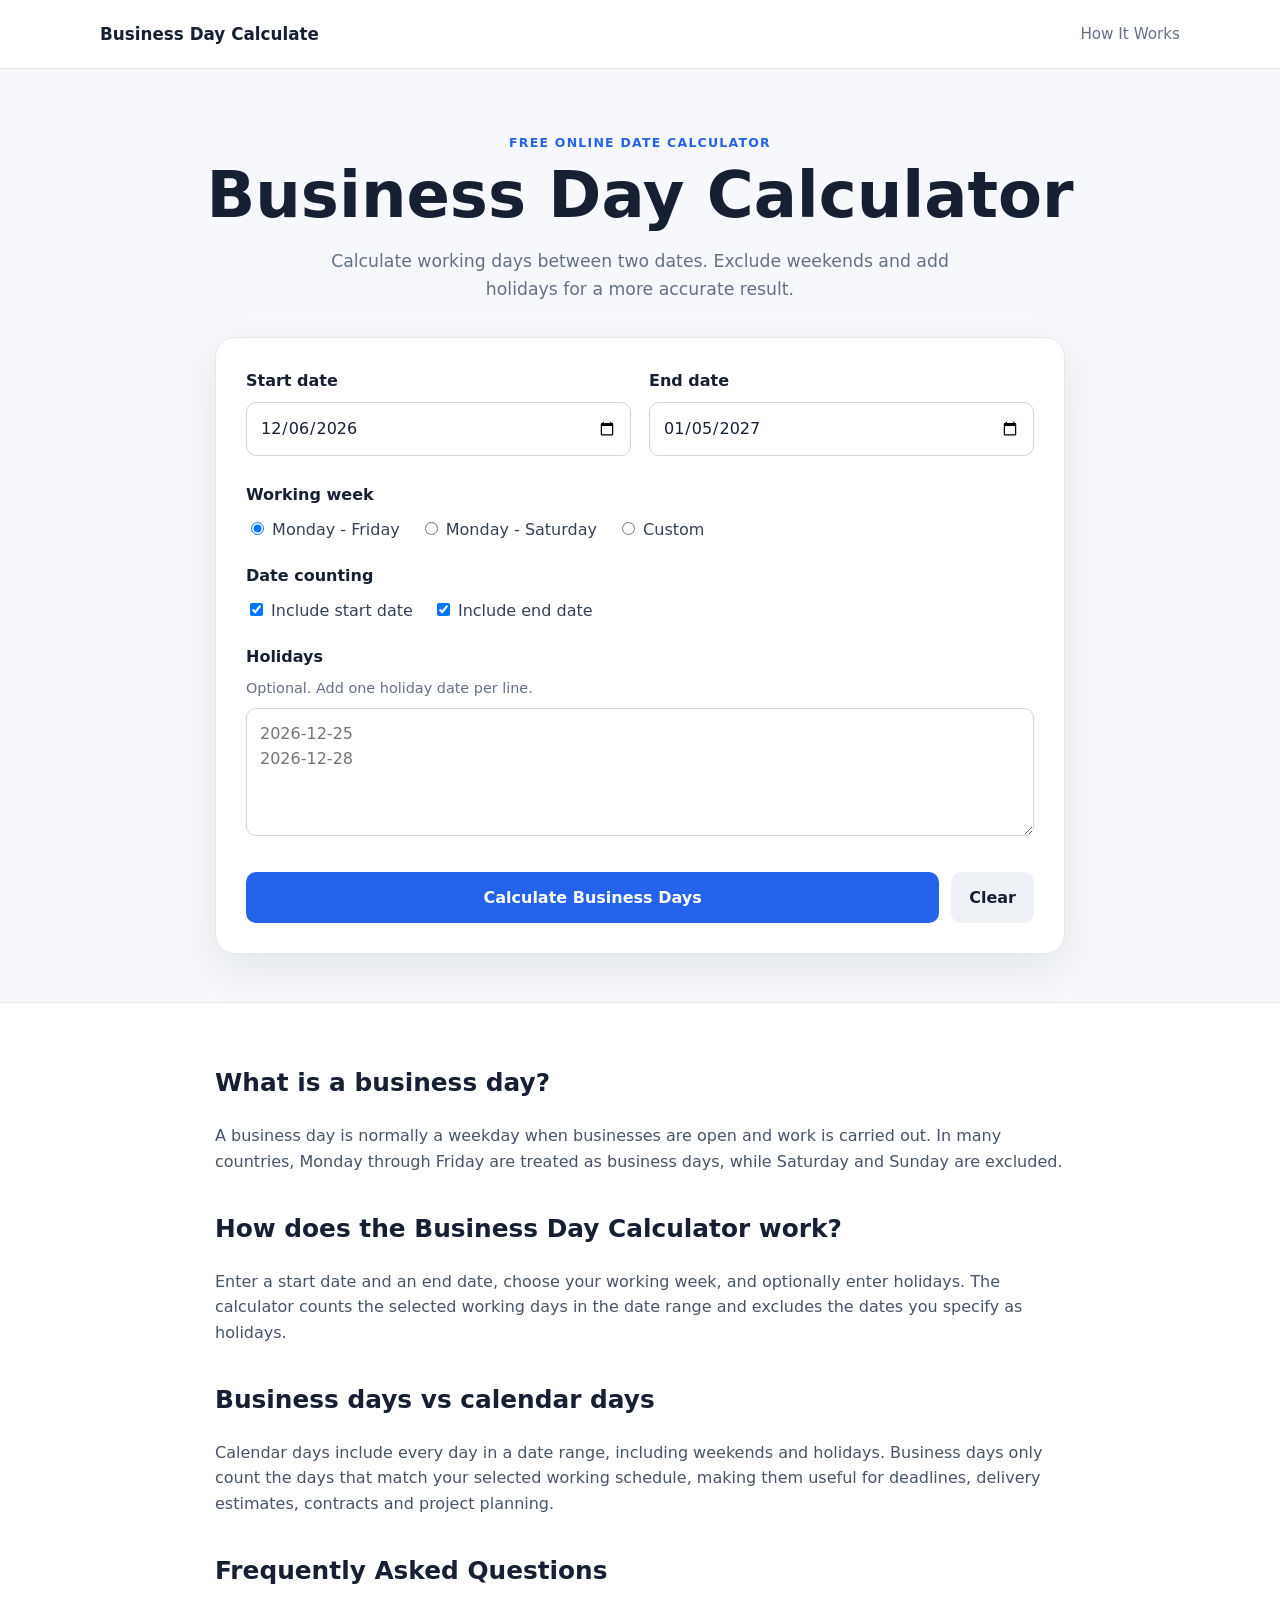
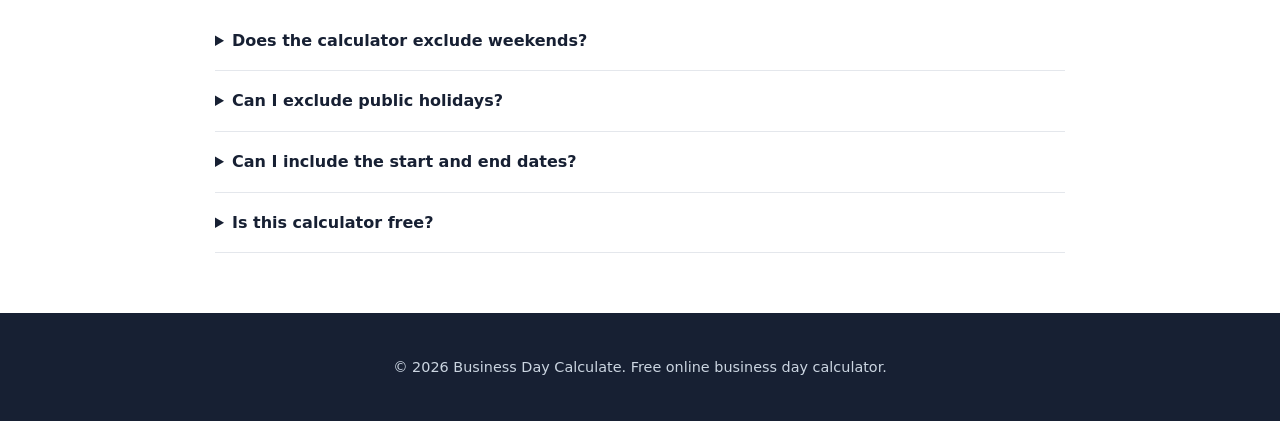
==== index.html @ f82f8997 "Add files via upload" ====
<!DOCTYPE html>
<html lang="en">
<head>
  <meta charset="UTF-8">
  <meta name="viewport" content="width=device-width, initial-scale=1.0">
  <title>Business Day Calculator - Calculate Working Days</title>
  <meta name="description" content="Calculate business days between two dates, excluding weekends and optional holidays. Free, fast and easy business day calculator.">
  <meta name="robots" content="index, follow">
  <link rel="canonical" href="https://umerfarooqkhan-seo.github.io/businessdaycalculate/">
  <link rel="stylesheet" href="style.css">
</head>
<body>
  <header class="site-header">
    <div class="container nav">
      <a class="logo" href="./">Business Day Calculate</a>
      <a class="nav-link" href="#how-it-works">How It Works</a>
    </div>
  </header>

  <main>
    <section class="hero">
      <div class="container">
        <p class="eyebrow">FREE ONLINE DATE CALCULATOR</p>
        <h1>Business Day Calculator</h1>
        <p class="hero-text">Calculate working days between two dates. Exclude weekends and add holidays for a more accurate result.</p>

        <div class="calculator-card">
          <div class="form-grid">
            <div class="field">
              <label for="startDate">Start date</label>
              <input type="date" id="startDate">
            </div>
            <div class="field">
              <label for="endDate">End date</label>
              <input type="date" id="endDate">
            </div>
          </div>

          <div class="options">
            <h2>Working week</h2>
            <div class="week-options">
              <label><input type="radio" name="week" value="mon-fri" checked> Monday - Friday</label>
              <label><input type="radio" name="week" value="mon-sat"> Monday - Saturday</label>
              <label><input type="radio" name="week" value="custom"> Custom</label>
            </div>

            <div id="customDays" class="custom-days hidden">
              <label><input type="checkbox" value="1"> Mon</label>
              <label><input type="checkbox" value="2"> Tue</label>
              <label><input type="checkbox" value="3"> Wed</label>
              <label><input type="checkbox" value="4"> Thu</label>
              <label><input type="checkbox" value="5"> Fri</label>
              <label><input type="checkbox" value="6"> Sat</label>
              <label><input type="checkbox" value="0"> Sun</label>
            </div>

            <h2>Date counting</h2>
            <div class="checks">
              <label><input type="checkbox" id="includeStart" checked> Include start date</label>
              <label><input type="checkbox" id="includeEnd" checked> Include end date</label>
            </div>

            <h2>Holidays</h2>
            <p class="small">Optional. Add one holiday date per line.</p>
            <textarea id="holidays" rows="4" placeholder="2026-12-25&#10;2026-12-28"></textarea>
          </div>

          <div class="actions">
            <button id="calculateBtn" class="primary">Calculate Business Days</button>
            <button id="clearBtn" class="secondary">Clear</button>
          </div>

          <div id="error" class="error hidden" role="alert"></div>

          <section id="results" class="results hidden" aria-live="polite">
            <h2>Your Results</h2>
            <div class="result-grid">
              <div class="result-box featured">
                <span>Business Days</span>
                <strong id="businessDays">0</strong>
              </div>
              <div class="result-box">
                <span>Calendar Days</span>
                <strong id="calendarDays">0</strong>
              </div>
              <div class="result-box">
                <span>Weekend Days</span>
                <strong id="weekendDays">0</strong>
              </div>
              <div class="result-box">
                <span>Holidays Excluded</span>
                <strong id="holidayDays">0</strong>
              </div>
            </div>
            <button id="copyBtn" class="copy">Copy Results</button>
          </section>
        </div>
      </div>
    </section>

    <section id="how-it-works" class="content-section">
      <div class="container content">
        <h2>What is a business day?</h2>
        <p>A business day is normally a weekday when businesses are open and work is carried out. In many countries, Monday through Friday are treated as business days, while Saturday and Sunday are excluded.</p>

        <h2>How does the Business Day Calculator work?</h2>
        <p>Enter a start date and an end date, choose your working week, and optionally enter holidays. The calculator counts the selected working days in the date range and excludes the dates you specify as holidays.</p>

        <h2>Business days vs calendar days</h2>
        <p>Calendar days include every day in a date range, including weekends and holidays. Business days only count the days that match your selected working schedule, making them useful for deadlines, delivery estimates, contracts and project planning.</p>

        <h2>Frequently Asked Questions</h2>
        <div class="faq">
          <details>
            <summary>Does the calculator exclude weekends?</summary>
            <p>Yes. By default, Saturday and Sunday are excluded. You can choose Monday to Saturday or create a custom working week.</p>
          </details>
          <details>
            <summary>Can I exclude public holidays?</summary>
            <p>Yes. Enter holiday dates in the optional holiday box, with one date per line.</p>
          </details>
          <details>
            <summary>Can I include the start and end dates?</summary>
            <p>Yes. You can independently include or exclude both the start date and end date.</p>
          </details>
          <details>
            <summary>Is this calculator free?</summary>
            <p>Yes. The calculator is free to use and runs directly in your browser.</p>
          </details>
        </div>
      </div>
    </section>
  </main>

  <footer>
    <div class="container">
      <p>© 2026 Business Day Calculate. Free online business day calculator.</p>
    </div>
  </footer>

  <script src="script.js"></script>
</body>
</html>
---- style.css ----
* { box-sizing: border-box; }

:root {
  --text: #172033;
  --muted: #667085;
  --border: #e4e7ec;
  --background: #f6f8fb;
  --card: #ffffff;
  --primary: #2563eb;
  --primary-dark: #1d4ed8;
  --soft: #eef4ff;
}

body {
  margin: 0;
  font-family: Inter, ui-sans-serif, system-ui, -apple-system, BlinkMacSystemFont, "Segoe UI", sans-serif;
  color: var(--text);
  background: var(--background);
  line-height: 1.6;
}

.container {
  width: min(1080px, calc(100% - 32px));
  margin: 0 auto;
}

.site-header {
  background: #fff;
  border-bottom: 1px solid var(--border);
}

.nav {
  min-height: 68px;
  display: flex;
  align-items: center;
  justify-content: space-between;
  gap: 20px;
}

.logo {
  color: var(--text);
  font-weight: 800;
  text-decoration: none;
  font-size: 1.05rem;
}

.nav-link {
  color: var(--muted);
  text-decoration: none;
  font-size: .95rem;
}

.hero {
  padding: 64px 0 48px;
}

.eyebrow {
  margin: 0 0 8px;
  color: var(--primary);
  font-size: .78rem;
  font-weight: 800;
  letter-spacing: .1em;
  text-align: center;
}

h1 {
  margin: 0;
  text-align: center;
  font-size: clamp(2.2rem, 6vw, 4rem);
  line-height: 1.08;
}

.hero-text {
  max-width: 680px;
  margin: 18px auto 34px;
  text-align: center;
  color: var(--muted);
  font-size: 1.08rem;
}

.calculator-card {
  max-width: 850px;
  margin: auto;
  padding: 30px;
  background: var(--card);
  border: 1px solid var(--border);
  border-radius: 20px;
  box-shadow: 0 16px 45px rgba(16, 24, 40, .08);
}

.form-grid {
  display: grid;
  grid-template-columns: 1fr 1fr;
  gap: 18px;
}

.field label, .options h2 {
  display: block;
  font-weight: 700;
  margin-bottom: 8px;
}

input[type="date"], textarea {
  width: 100%;
  border: 1px solid #d0d5dd;
  border-radius: 10px;
  padding: 12px 13px;
  font: inherit;
  color: var(--text);
  background: #fff;
}

textarea { resize: vertical; }

.options {
  margin-top: 26px;
}

.options h2 {
  margin: 20px 0 10px;
  font-size: 1rem;
}

.week-options, .checks, .custom-days {
  display: flex;
  flex-wrap: wrap;
  gap: 12px 20px;
}

.week-options label, .checks label, .custom-days label {
  color: #344054;
}

.custom-days {
  margin-top: 12px;
  padding: 14px;
  background: var(--soft);
  border-radius: 10px;
}

.small {
  color: var(--muted);
  margin: -3px 0 8px;
  font-size: .9rem;
}

.actions {
  display: flex;
  gap: 12px;
  margin-top: 28px;
}

button {
  border: 0;
  border-radius: 10px;
  padding: 13px 18px;
  font: inherit;
  font-weight: 700;
  cursor: pointer;
}

.primary {
  flex: 1;
  color: white;
  background: var(--primary);
}

.primary:hover { background: var(--primary-dark); }

.secondary, .copy {
  background: #eef2f6;
  color: var(--text);
}

.error {
  margin-top: 16px;
  padding: 12px 14px;
  border-radius: 10px;
  background: #fff0f0;
  color: #b42318;
}

.results {
  margin-top: 28px;
  padding-top: 26px;
  border-top: 1px solid var(--border);
}

.results h2 {
  margin: 0 0 16px;
  font-size: 1.3rem;
}

.result-grid {
  display: grid;
  grid-template-columns: repeat(4, 1fr);
  gap: 12px;
}

.result-box {
  padding: 20px 14px;
  text-align: center;
  border: 1px solid var(--border);
  border-radius: 14px;
}

.result-box.featured {
  background: var(--soft);
  border-color: #c9d9ff;
}

.result-box span {
  display: block;
  color: var(--muted);
  font-size: .85rem;
}

.result-box strong {
  display: block;
  margin-top: 4px;
  font-size: 1.9rem;
}

.copy {
  margin-top: 14px;
}

.content-section {
  background: #fff;
  padding: 60px 0;
  border-top: 1px solid var(--border);
}

.content {
  max-width: 850px;
}

.content h2 {
  margin-top: 34px;
  font-size: 1.55rem;
}

.content h2:first-child { margin-top: 0; }

.content p { color: #475467; }

.faq details {
  padding: 17px 0;
  border-bottom: 1px solid var(--border);
}

.faq summary {
  cursor: pointer;
  font-weight: 700;
}

.faq p { margin-bottom: 0; }

footer {
  padding: 28px 0;
  background: #172033;
  color: #cbd5e1;
  text-align: center;
  font-size: .9rem;
}

.hidden { display: none !important; }

@media (max-width: 700px) {
  .hero { padding-top: 42px; }
  .calculator-card { padding: 20px; border-radius: 15px; }
  .form-grid, .result-grid { grid-template-columns: 1fr; }
  .actions { flex-direction: column; }
  .nav-link { display: none; }
}
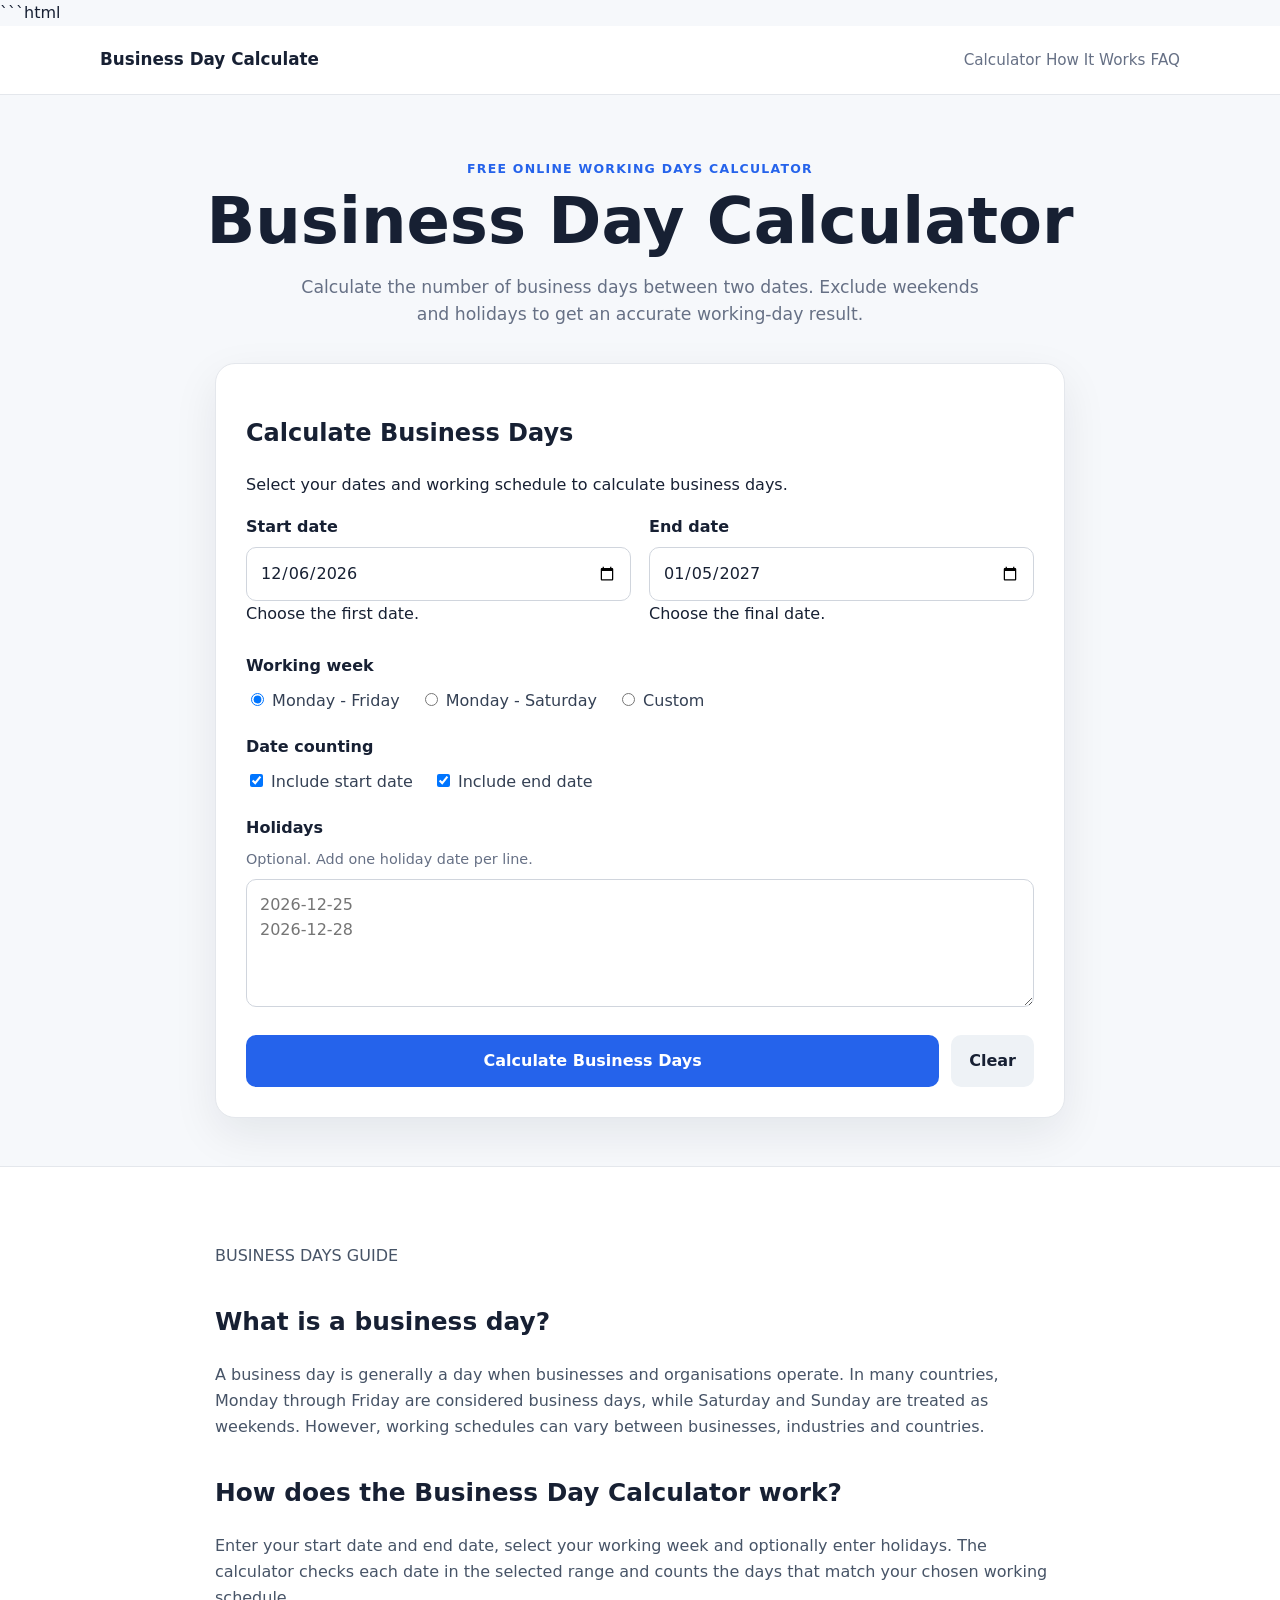
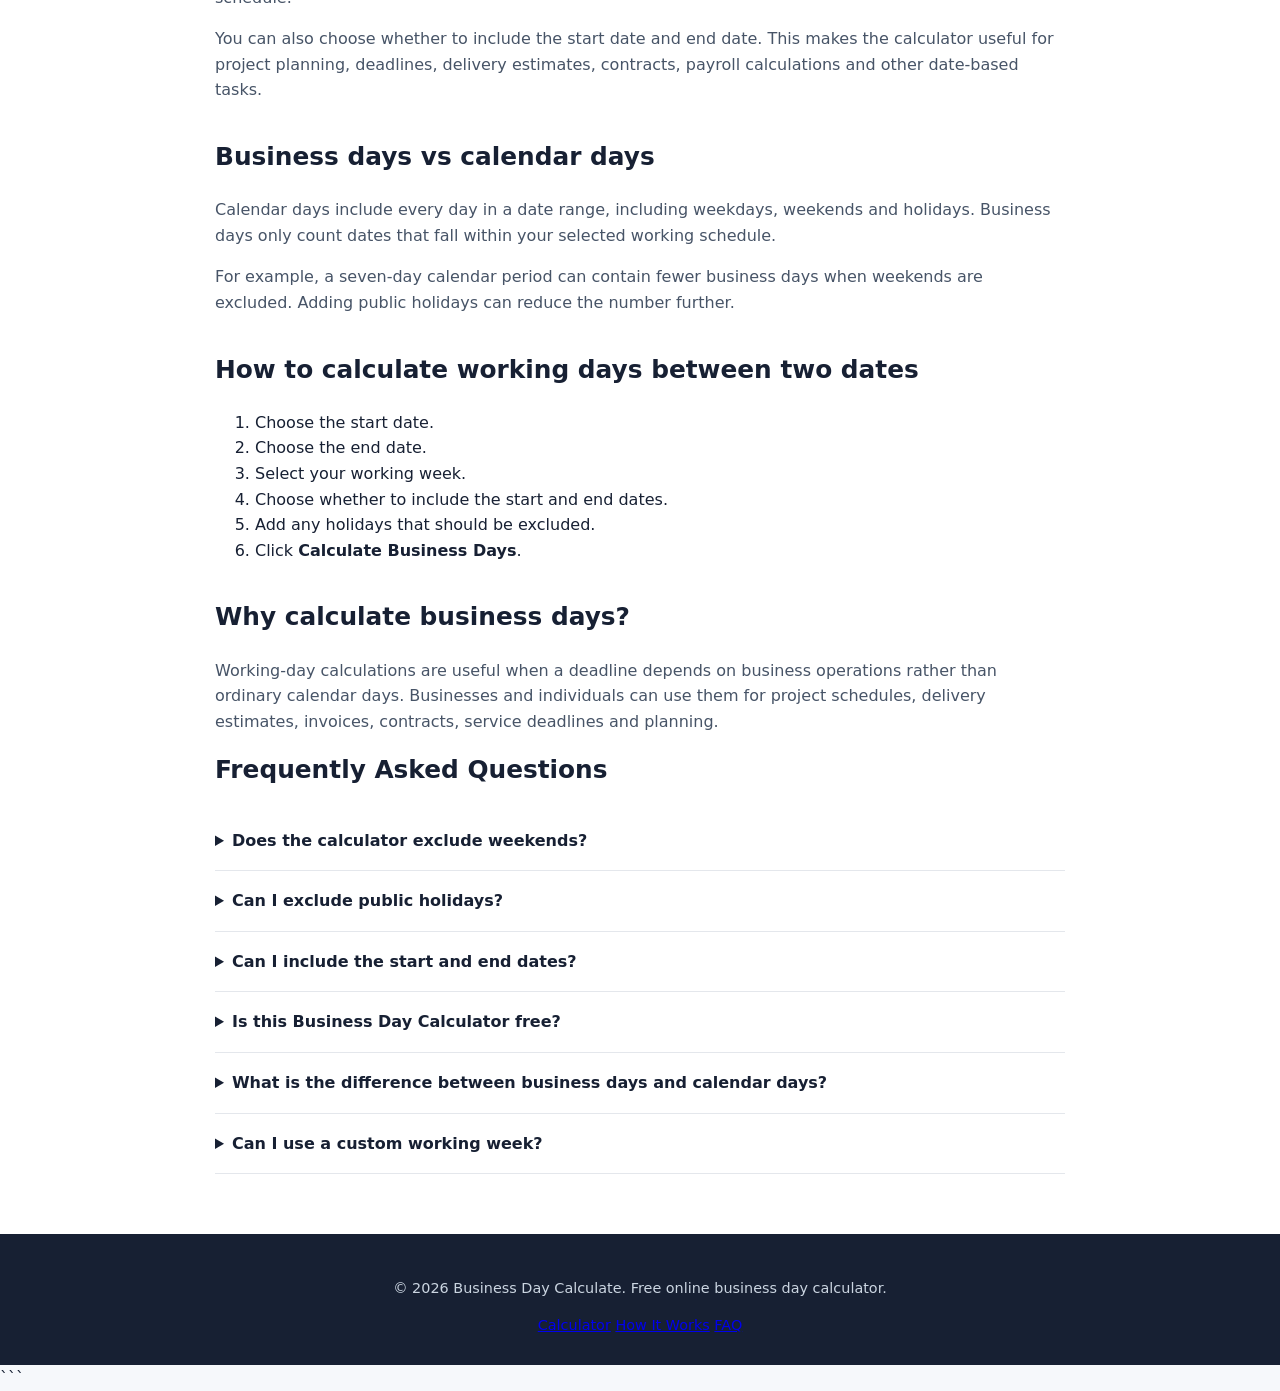
==== commit 1e77e33d: "Update HTML meta tags and content for clarity" ====
--- a/index.html
+++ b/index.html
@@ -1,143 +1,583 @@
+```html
 <!DOCTYPE html>
 <html lang="en">
 <head>
   <meta charset="UTF-8">
   <meta name="viewport" content="width=device-width, initial-scale=1.0">
-  <title>Business Day Calculator - Calculate Working Days</title>
-  <meta name="description" content="Calculate business days between two dates, excluding weekends and optional holidays. Free, fast and easy business day calculator.">
-  <meta name="robots" content="index, follow">
+
+  <title>Business Day Calculator - Working Days Calculator</title>
+
+  <meta
+    name="description"
+    content="Free business day calculator to count working days between two dates. Exclude weekends, holidays, and customise your working week."
+  >
+
+  <meta name="robots" content="index, follow, max-image-preview:large">
+  <meta name="author" content="Umer Farooq Khan">
+
   <link rel="canonical" href="https://umerfarooqkhan-seo.github.io/businessdaycalculate/">
+
+  <!-- Open Graph -->
+  <meta property="og:type" content="website">
+  <meta property="og:title" content="Business Day Calculator - Working Days Calculator">
+  <meta
+    property="og:description"
+    content="Calculate business days and working days between two dates. Exclude weekends and holidays for an accurate result."
+  >
+  <meta property="og:url" content="https://umerfarooqkhan-seo.github.io/businessdaycalculate/">
+  <meta property="og:site_name" content="Business Day Calculate">
+
+  <!-- Twitter / X -->
+  <meta name="twitter:card" content="summary">
+  <meta name="twitter:title" content="Business Day Calculator">
+  <meta
+    name="twitter:description"
+    content="Calculate working days between two dates while excluding weekends and holidays."
+  >
+
+  <!-- Theme -->
+  <meta name="theme-color" content="#2563eb">
+
   <link rel="stylesheet" href="style.css">
+
+  <!-- WebSite structured data -->
+  <script type="application/ld+json">
+  {
+    "@context": "https://schema.org",
+    "@type": "WebSite",
+    "name": "Business Day Calculate",
+    "url": "https://umerfarooqkhan-seo.github.io/businessdaycalculate/",
+    "description": "Free online business day and working days calculator."
+  }
+  </script>
+
+  <!-- WebApplication structured data -->
+  <script type="application/ld+json">
+  {
+    "@context": "https://schema.org",
+    "@type": "WebApplication",
+    "name": "Business Day Calculator",
+    "url": "https://umerfarooqkhan-seo.github.io/businessdaycalculate/",
+    "description": "Calculate business days between two dates while excluding weekends and optional holidays.",
+    "applicationCategory": "UtilitiesApplication",
+    "operatingSystem": "Any",
+    "browserRequirements": "Requires JavaScript",
+    "offers": {
+      "@type": "Offer",
+      "price": "0",
+      "priceCurrency": "USD"
+    }
+  }
+  </script>
+
+  <!-- FAQ structured data -->
+  <script type="application/ld+json">
+  {
+    "@context": "https://schema.org",
+    "@type": "FAQPage",
+    "mainEntity": [
+      {
+        "@type": "Question",
+        "name": "Does the calculator exclude weekends?",
+        "acceptedAnswer": {
+          "@type": "Answer",
+          "text": "Yes. By default, Saturday and Sunday are excluded. You can also choose Monday to Saturday or create a custom working week."
+        }
+      },
+      {
+        "@type": "Question",
+        "name": "Can I exclude public holidays?",
+        "acceptedAnswer": {
+          "@type": "Answer",
+          "text": "Yes. Enter holiday dates in the holiday box, with one date per line, and those dates will be excluded when they fall within your selected working schedule."
+        }
+      },
+      {
+        "@type": "Question",
+        "name": "Can I include the start and end dates?",
+        "acceptedAnswer": {
+          "@type": "Answer",
+          "text": "Yes. You can independently choose whether the start date and end date are included in the calculation."
+        }
+      },
+      {
+        "@type": "Question",
+        "name": "Is the Business Day Calculator free?",
+        "acceptedAnswer": {
+          "@type": "Answer",
+          "text": "Yes. The Business Day Calculator is free to use and performs calculations directly in your browser."
+        }
+      }
+    ]
+  }
+  </script>
 </head>
+
 <body>
+
   <header class="site-header">
     <div class="container nav">
-      <a class="logo" href="./">Business Day Calculate</a>
-      <a class="nav-link" href="#how-it-works">How It Works</a>
+
+      <a class="logo" href="./" aria-label="Business Day Calculate home">
+        Business Day Calculate
+      </a>
+
+      <nav aria-label="Main navigation">
+        <a class="nav-link" href="#calculator">Calculator</a>
+        <a class="nav-link" href="#how-it-works">How It Works</a>
+        <a class="nav-link" href="#faq">FAQ</a>
+      </nav>
+
     </div>
   </header>
 
+
   <main>
+
+    <!-- HERO -->
     <section class="hero">
       <div class="container">
-        <p class="eyebrow">FREE ONLINE DATE CALCULATOR</p>
+
+        <p class="eyebrow">FREE ONLINE WORKING DAYS CALCULATOR</p>
+
         <h1>Business Day Calculator</h1>
-        <p class="hero-text">Calculate working days between two dates. Exclude weekends and add holidays for a more accurate result.</p>
-
-        <div class="calculator-card">
+
+        <p class="hero-text">
+          Calculate the number of business days between two dates.
+          Exclude weekends and holidays to get an accurate working-day result.
+        </p>
+
+
+        <!-- CALCULATOR -->
+        <div id="calculator" class="calculator-card">
+
+          <div class="calculator-heading">
+            <h2>Calculate Business Days</h2>
+            <p>
+              Select your dates and working schedule to calculate business days.
+            </p>
+          </div>
+
+
           <div class="form-grid">
+
             <div class="field">
               <label for="startDate">Start date</label>
-              <input type="date" id="startDate">
+              <input
+                type="date"
+                id="startDate"
+                aria-describedby="startDateHelp"
+              >
+              <span id="startDateHelp" class="field-help">
+                Choose the first date.
+              </span>
             </div>
+
             <div class="field">
               <label for="endDate">End date</label>
-              <input type="date" id="endDate">
+              <input
+                type="date"
+                id="endDate"
+                aria-describedby="endDateHelp"
+              >
+              <span id="endDateHelp" class="field-help">
+                Choose the final date.
+              </span>
             </div>
+
           </div>
 
+
+          <!-- WORKING WEEK -->
           <div class="options">
+
             <h2>Working week</h2>
+
             <div class="week-options">
-              <label><input type="radio" name="week" value="mon-fri" checked> Monday - Friday</label>
-              <label><input type="radio" name="week" value="mon-sat"> Monday - Saturday</label>
-              <label><input type="radio" name="week" value="custom"> Custom</label>
+
+              <label>
+                <input
+                  type="radio"
+                  name="week"
+                  value="mon-fri"
+                  checked
+                >
+                Monday - Friday
+              </label>
+
+              <label>
+                <input
+                  type="radio"
+                  name="week"
+                  value="mon-sat"
+                >
+                Monday - Saturday
+              </label>
+
+              <label>
+                <input
+                  type="radio"
+                  name="week"
+                  value="custom"
+                >
+                Custom
+              </label>
+
             </div>
 
-            <div id="customDays" class="custom-days hidden">
-              <label><input type="checkbox" value="1"> Mon</label>
-              <label><input type="checkbox" value="2"> Tue</label>
-              <label><input type="checkbox" value="3"> Wed</label>
-              <label><input type="checkbox" value="4"> Thu</label>
-              <label><input type="checkbox" value="5"> Fri</label>
-              <label><input type="checkbox" value="6"> Sat</label>
-              <label><input type="checkbox" value="0"> Sun</label>
+
+            <div
+              id="customDays"
+              class="custom-days hidden"
+              aria-label="Select custom working days"
+            >
+
+              <label>
+                <input type="checkbox" value="1">
+                Mon
+              </label>
+
+              <label>
+                <input type="checkbox" value="2">
+                Tue
+              </label>
+
+              <label>
+                <input type="checkbox" value="3">
+                Wed
+              </label>
+
+              <label>
+                <input type="checkbox" value="4">
+                Thu
+              </label>
+
+              <label>
+                <input type="checkbox" value="5">
+                Fri
+              </label>
+
+              <label>
+                <input type="checkbox" value="6">
+                Sat
+              </label>
+
+              <label>
+                <input type="checkbox" value="0">
+                Sun
+              </label>
+
             </div>
 
+
+            <!-- DATE COUNTING -->
             <h2>Date counting</h2>
+
             <div class="checks">
-              <label><input type="checkbox" id="includeStart" checked> Include start date</label>
-              <label><input type="checkbox" id="includeEnd" checked> Include end date</label>
+
+              <label>
+                <input
+                  type="checkbox"
+                  id="includeStart"
+                  checked
+                >
+                Include start date
+              </label>
+
+              <label>
+                <input
+                  type="checkbox"
+                  id="includeEnd"
+                  checked
+                >
+                Include end date
+              </label>
+
             </div>
 
+
+            <!-- HOLIDAYS -->
             <h2>Holidays</h2>
-            <p class="small">Optional. Add one holiday date per line.</p>
-            <textarea id="holidays" rows="4" placeholder="2026-12-25&#10;2026-12-28"></textarea>
+
+            <p class="small">
+              Optional. Add one holiday date per line.
+            </p>
+
+            <textarea
+              id="holidays"
+              rows="4"
+              placeholder="2026-12-25&#10;2026-12-28"
+              aria-label="Holiday dates"
+            ></textarea>
+
           </div>
 
+
+          <!-- BUTTONS -->
           <div class="actions">
-            <button id="calculateBtn" class="primary">Calculate Business Days</button>
-            <button id="clearBtn" class="secondary">Clear</button>
+
+            <button
+              id="calculateBtn"
+              class="primary"
+              type="button"
+            >
+              Calculate Business Days
+            </button>
+
+            <button
+              id="clearBtn"
+              class="secondary"
+              type="button"
+            >
+              Clear
+            </button>
+
           </div>
 
-          <div id="error" class="error hidden" role="alert"></div>
-
-          <section id="results" class="results hidden" aria-live="polite">
+
+          <!-- ERROR -->
+          <div
+            id="error"
+            class="error hidden"
+            role="alert"
+            aria-live="assertive"
+          ></div>
+
+
+          <!-- RESULTS -->
+          <section
+            id="results"
+            class="results hidden"
+            aria-live="polite"
+            aria-atomic="true"
+          >
+
             <h2>Your Results</h2>
+
             <div class="result-grid">
+
               <div class="result-box featured">
                 <span>Business Days</span>
                 <strong id="businessDays">0</strong>
               </div>
+
               <div class="result-box">
                 <span>Calendar Days</span>
                 <strong id="calendarDays">0</strong>
               </div>
+
               <div class="result-box">
                 <span>Weekend Days</span>
                 <strong id="weekendDays">0</strong>
               </div>
+
               <div class="result-box">
                 <span>Holidays Excluded</span>
                 <strong id="holidayDays">0</strong>
               </div>
+
             </div>
-            <button id="copyBtn" class="copy">Copy Results</button>
+
+            <button
+              id="copyBtn"
+              class="copy"
+              type="button"
+            >
+              Copy Results
+            </button>
+
           </section>
+
         </div>
+
       </div>
     </section>
 
+
+    <!-- INFORMATION -->
     <section id="how-it-works" class="content-section">
+
       <div class="container content">
+
+        <p class="section-label">BUSINESS DAYS GUIDE</p>
+
         <h2>What is a business day?</h2>
-        <p>A business day is normally a weekday when businesses are open and work is carried out. In many countries, Monday through Friday are treated as business days, while Saturday and Sunday are excluded.</p>
+
+        <p>
+          A business day is generally a day when businesses and organisations
+          operate. In many countries, Monday through Friday are considered
+          business days, while Saturday and Sunday are treated as weekends.
+          However, working schedules can vary between businesses, industries
+          and countries.
+        </p>
+
 
         <h2>How does the Business Day Calculator work?</h2>
-        <p>Enter a start date and an end date, choose your working week, and optionally enter holidays. The calculator counts the selected working days in the date range and excludes the dates you specify as holidays.</p>
+
+        <p>
+          Enter your start date and end date, select your working week and
+          optionally enter holidays. The calculator checks each date in the
+          selected range and counts the days that match your chosen working
+          schedule.
+        </p>
+
+        <p>
+          You can also choose whether to include the start date and end date.
+          This makes the calculator useful for project planning, deadlines,
+          delivery estimates, contracts, payroll calculations and other
+          date-based tasks.
+        </p>
+
 
         <h2>Business days vs calendar days</h2>
-        <p>Calendar days include every day in a date range, including weekends and holidays. Business days only count the days that match your selected working schedule, making them useful for deadlines, delivery estimates, contracts and project planning.</p>
-
-        <h2>Frequently Asked Questions</h2>
-        <div class="faq">
-          <details>
-            <summary>Does the calculator exclude weekends?</summary>
-            <p>Yes. By default, Saturday and Sunday are excluded. You can choose Monday to Saturday or create a custom working week.</p>
-          </details>
-          <details>
-            <summary>Can I exclude public holidays?</summary>
-            <p>Yes. Enter holiday dates in the optional holiday box, with one date per line.</p>
-          </details>
-          <details>
-            <summary>Can I include the start and end dates?</summary>
-            <p>Yes. You can independently include or exclude both the start date and end date.</p>
-          </details>
-          <details>
-            <summary>Is this calculator free?</summary>
-            <p>Yes. The calculator is free to use and runs directly in your browser.</p>
-          </details>
+
+        <p>
+          Calendar days include every day in a date range, including weekdays,
+          weekends and holidays. Business days only count dates that fall
+          within your selected working schedule.
+        </p>
+
+        <p>
+          For example, a seven-day calendar period can contain fewer business
+          days when weekends are excluded. Adding public holidays can reduce
+          the number further.
+        </p>
+
+
+        <h2>How to calculate working days between two dates</h2>
+
+        <ol>
+          <li>Choose the start date.</li>
+          <li>Choose the end date.</li>
+          <li>Select your working week.</li>
+          <li>Choose whether to include the start and end dates.</li>
+          <li>Add any holidays that should be excluded.</li>
+          <li>Click <strong>Calculate Business Days</strong>.</li>
+        </ol>
+
+
+        <h2>Why calculate business days?</h2>
+
+        <p>
+          Working-day calculations are useful when a deadline depends on
+          business operations rather than ordinary calendar days. Businesses
+          and individuals can use them for project schedules, delivery
+          estimates, invoices, contracts, service deadlines and planning.
+        </p>
+
+
+        <!-- FAQ -->
+        <div id="faq">
+
+          <h2>Frequently Asked Questions</h2>
+
+          <div class="faq">
+
+            <details>
+              <summary>
+                Does the calculator exclude weekends?
+              </summary>
+
+              <p>
+                Yes. By default, Saturday and Sunday are excluded.
+                You can also select Monday to Saturday or create a custom
+                working week.
+              </p>
+            </details>
+
+
+            <details>
+              <summary>
+                Can I exclude public holidays?
+              </summary>
+
+              <p>
+                Yes. Enter holiday dates in the optional holiday box,
+                with one date per line.
+              </p>
+            </details>
+
+
+            <details>
+              <summary>
+                Can I include the start and end dates?
+              </summary>
+
+              <p>
+                Yes. You can independently include or exclude both the
+                start date and end date.
+              </p>
+            </details>
+
+
+            <details>
+              <summary>
+                Is this Business Day Calculator free?
+              </summary>
+
+              <p>
+                Yes. The calculator is completely free to use and runs
+                directly in your browser.
+              </p>
+            </details>
+
+
+            <details>
+              <summary>
+                What is the difference between business days and calendar days?
+              </summary>
+
+              <p>
+                Calendar days include every day in the date range.
+                Business days only include dates that match your selected
+                working schedule.
+              </p>
+            </details>
+
+
+            <details>
+              <summary>
+                Can I use a custom working week?
+              </summary>
+
+              <p>
+                Yes. Select Custom and choose the individual days that
+                should be treated as working days.
+              </p>
+            </details>
+
+          </div>
+
         </div>
+
       </div>
+
     </section>
+
   </main>
 
+
   <footer>
+
     <div class="container">
-      <p>© 2026 Business Day Calculate. Free online business day calculator.</p>
+
+      <p>
+        © 2026 Business Day Calculate. Free online business day calculator.
+      </p>
+
+      <nav aria-label="Footer navigation">
+        <a href="#calculator">Calculator</a>
+        <a href="#how-it-works">How It Works</a>
+        <a href="#faq">FAQ</a>
+      </nav>
+
     </div>
+
   </footer>
 
+
   <script src="script.js"></script>
+
 </body>
-</html>+</html>
+```
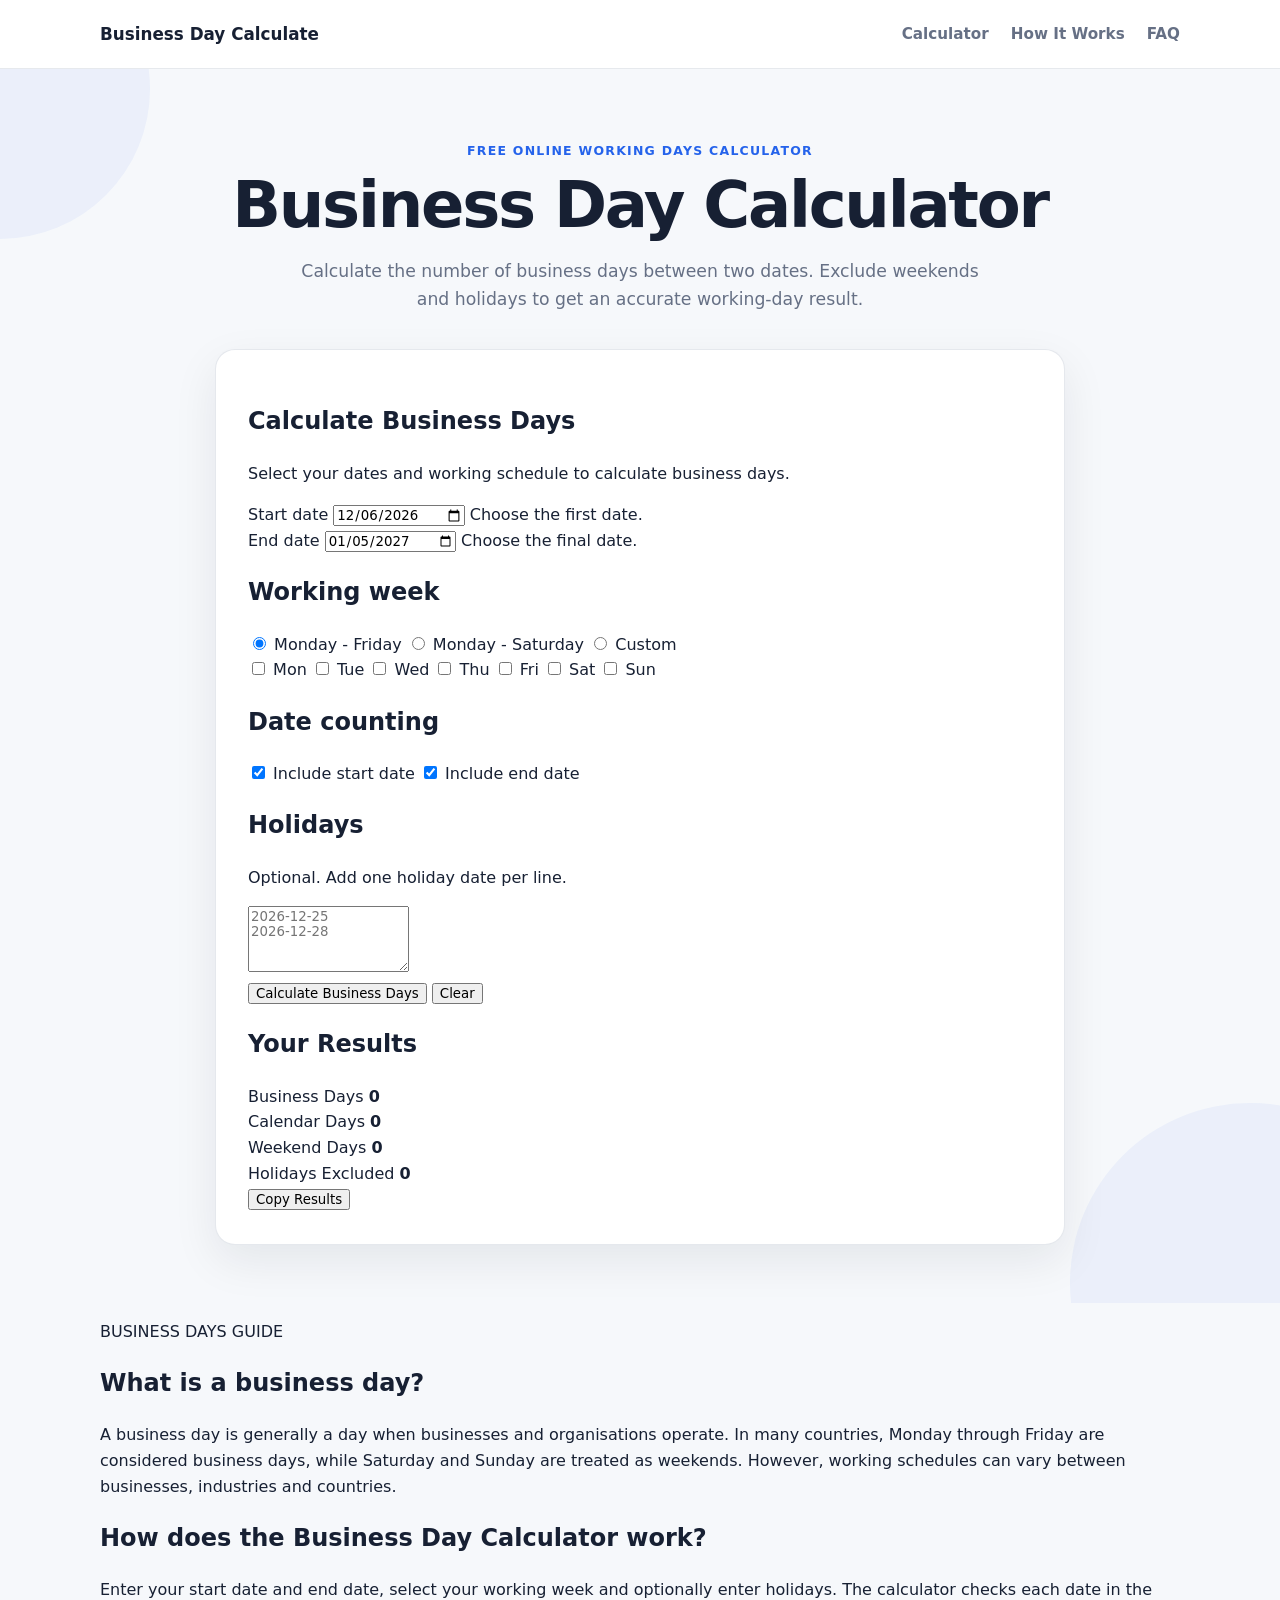
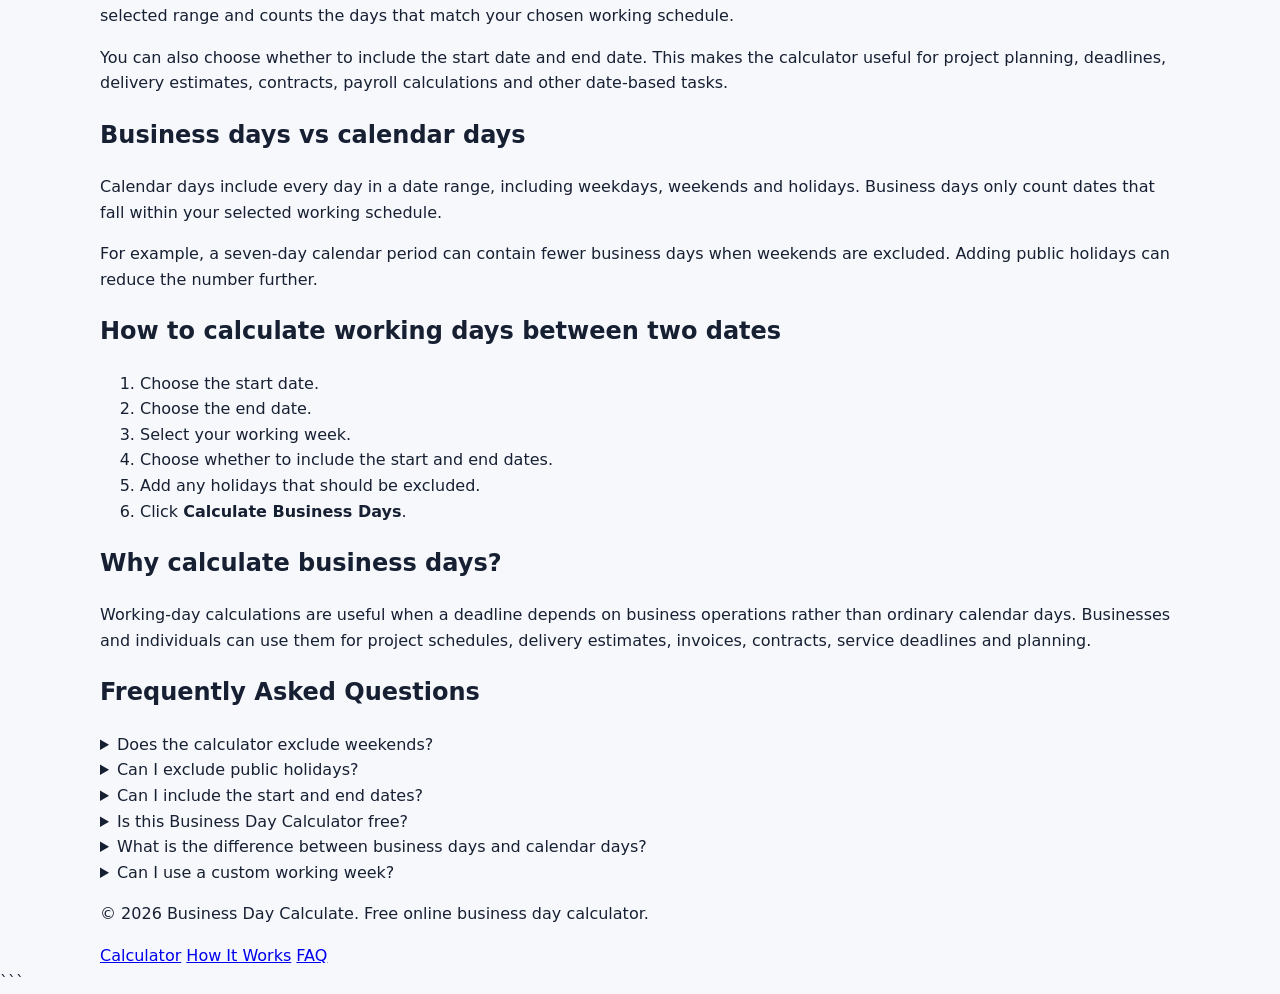
==== commit 997670bd: "Remove code block formatting from index.html" ====
--- a/index.html
+++ b/index.html
@@ -1,4 +1,3 @@
-```html
 <!DOCTYPE html>
 <html lang="en">
 <head>
--- a/style.css
+++ b/style.css
@@ -1,4 +1,11 @@
-* { box-sizing: border-box; }
+/* =========================================================
+   BUSINESS DAY CALCULATOR
+   Modern UI + Lightweight Animations
+   ========================================================= */
+
+* {
+  box-sizing: border-box;
+}
 
 :root {
   --text: #172033;
@@ -6,34 +13,99 @@
   --border: #e4e7ec;
   --background: #f6f8fb;
   --card: #ffffff;
+
   --primary: #2563eb;
   --primary-dark: #1d4ed8;
-  --soft: #eef4ff;
+  --primary-light: #eef4ff;
+
+  --success: #067647;
+  --danger: #b42318;
+
+  --radius: 14px;
+  --shadow: 0 16px 45px rgba(16, 24, 40, 0.08);
+  --shadow-hover: 0 22px 55px rgba(16, 24, 40, 0.13);
+
+  --transition: 180ms ease;
+}
+
+
+/* =========================================================
+   BASE
+   ========================================================= */
+
+html {
+  scroll-behavior: smooth;
 }
 
 body {
   margin: 0;
-  font-family: Inter, ui-sans-serif, system-ui, -apple-system, BlinkMacSystemFont, "Segoe UI", sans-serif;
+  font-family:
+    Inter,
+    ui-sans-serif,
+    system-ui,
+    -apple-system,
+    BlinkMacSystemFont,
+    "Segoe UI",
+    sans-serif;
+
   color: var(--text);
   background: var(--background);
   line-height: 1.6;
-}
+
+  overflow-x: hidden;
+}
+
+button,
+input,
+textarea {
+  font-family: inherit;
+}
+
+button {
+  -webkit-tap-highlight-color: transparent;
+}
+
+::selection {
+  background: var(--primary);
+  color: #ffffff;
+}
+
+
+/* =========================================================
+   CONTAINER
+   ========================================================= */
 
 .container {
   width: min(1080px, calc(100% - 32px));
   margin: 0 auto;
 }
 
+
+/* =========================================================
+   HEADER
+   ========================================================= */
+
 .site-header {
-  background: #fff;
-  border-bottom: 1px solid var(--border);
+  position: sticky;
+  top: 0;
+  z-index: 100;
+
+  background: rgba(255, 255, 255, 0.94);
+  border-bottom: 1px solid rgba(228, 231, 236, 0.9);
+
+  backdrop-filter: blur(12px);
+  -webkit-backdrop-filter: blur(12px);
+
+  animation: headerDrop 0.55s ease both;
 }
 
 .nav {
   min-height: 68px;
+
   display: flex;
   align-items: center;
   justify-content: space-between;
+
   gap: 20px;
 }
 
@@ -42,234 +114,191 @@
   font-weight: 800;
   text-decoration: none;
   font-size: 1.05rem;
+
+  transition:
+    color var(--transition),
+    transform var(--transition);
+}
+
+.logo:hover {
+  color: var(--primary);
+  transform: translateY(-1px);
+}
+
+.nav nav {
+  display: flex;
+  align-items: center;
+  gap: 22px;
 }
 
 .nav-link {
+  position: relative;
+
   color: var(--muted);
   text-decoration: none;
-  font-size: .95rem;
-}
+  font-size: 0.95rem;
+  font-weight: 600;
+
+  transition: color var(--transition);
+}
+
+.nav-link::after {
+  content: "";
+
+  position: absolute;
+  left: 0;
+  right: 0;
+  bottom: -7px;
+
+  height: 2px;
+  border-radius: 999px;
+
+  background: var(--primary);
+
+  transform: scaleX(0);
+  transform-origin: center;
+
+  transition: transform var(--transition);
+}
+
+.nav-link:hover {
+  color: var(--primary);
+}
+
+.nav-link:hover::after {
+  transform: scaleX(1);
+}
+
+
+/* =========================================================
+   HERO
+   ========================================================= */
 
 .hero {
-  padding: 64px 0 48px;
-}
+  position: relative;
+
+  padding: 72px 0 58px;
+
+  overflow: hidden;
+}
+
+
+/* Decorative background circles */
+
+.hero::before,
+.hero::after {
+  content: "";
+
+  position: absolute;
+
+  width: 300px;
+  height: 300px;
+
+  border-radius: 50%;
+
+  background: rgba(37, 99, 235, 0.055);
+
+  pointer-events: none;
+
+  animation: float 7s ease-in-out infinite;
+}
+
+.hero::before {
+  top: -130px;
+  left: -150px;
+}
+
+.hero::after {
+  right: -150px;
+  bottom: -160px;
+
+  width: 360px;
+  height: 360px;
+
+  animation-delay: -3s;
+}
+
+
+/* =========================================================
+   HERO CONTENT
+   ========================================================= */
 
 .eyebrow {
-  margin: 0 0 8px;
+  position: relative;
+  z-index: 1;
+
+  margin: 0 0 10px;
+
   color: var(--primary);
-  font-size: .78rem;
+
+  font-size: 0.78rem;
   font-weight: 800;
-  letter-spacing: .1em;
+  letter-spacing: 0.1em;
   text-align: center;
+
+  animation: fadeUp 0.65s ease 0.05s both;
 }
 
 h1 {
+  position: relative;
+  z-index: 1;
+
   margin: 0;
+
   text-align: center;
-  font-size: clamp(2.2rem, 6vw, 4rem);
+
+  font-size: clamp(2.3rem, 6vw, 4rem);
   line-height: 1.08;
+  letter-spacing: -0.035em;
+
+  animation: fadeUp 0.7s ease 0.12s both;
 }
 
 .hero-text {
+  position: relative;
+  z-index: 1;
+
   max-width: 680px;
-  margin: 18px auto 34px;
+
+  margin: 18px auto 36px;
+
   text-align: center;
+
   color: var(--muted);
+
   font-size: 1.08rem;
-}
+
+  animation: fadeUp 0.7s ease 0.2s both;
+}
+
+
+/* =========================================================
+   CALCULATOR CARD
+   ========================================================= */
 
 .calculator-card {
+  position: relative;
+  z-index: 2;
+
   max-width: 850px;
+
   margin: auto;
-  padding: 30px;
+  padding: 32px;
+
   background: var(--card);
-  border: 1px solid var(--border);
+
+  border: 1px solid rgba(228, 231, 236, 0.95);
   border-radius: 20px;
-  box-shadow: 0 16px 45px rgba(16, 24, 40, .08);
-}
-
-.form-grid {
-  display: grid;
-  grid-template-columns: 1fr 1fr;
-  gap: 18px;
-}
-
-.field label, .options h2 {
-  display: block;
-  font-weight: 700;
-  margin-bottom: 8px;
-}
-
-input[type="date"], textarea {
-  width: 100%;
-  border: 1px solid #d0d5dd;
-  border-radius: 10px;
-  padding: 12px 13px;
-  font: inherit;
-  color: var(--text);
-  background: #fff;
-}
-
-textarea { resize: vertical; }
-
-.options {
-  margin-top: 26px;
-}
-
-.options h2 {
-  margin: 20px 0 10px;
-  font-size: 1rem;
-}
-
-.week-options, .checks, .custom-days {
-  display: flex;
-  flex-wrap: wrap;
-  gap: 12px 20px;
-}
-
-.week-options label, .checks label, .custom-days label {
-  color: #344054;
-}
-
-.custom-days {
-  margin-top: 12px;
-  padding: 14px;
-  background: var(--soft);
-  border-radius: 10px;
-}
-
-.small {
-  color: var(--muted);
-  margin: -3px 0 8px;
-  font-size: .9rem;
-}
-
-.actions {
-  display: flex;
-  gap: 12px;
-  margin-top: 28px;
-}
-
-button {
-  border: 0;
-  border-radius: 10px;
-  padding: 13px 18px;
-  font: inherit;
-  font-weight: 700;
-  cursor: pointer;
-}
-
-.primary {
-  flex: 1;
-  color: white;
-  background: var(--primary);
-}
-
-.primary:hover { background: var(--primary-dark); }
-
-.secondary, .copy {
-  background: #eef2f6;
-  color: var(--text);
-}
-
-.error {
-  margin-top: 16px;
-  padding: 12px 14px;
-  border-radius: 10px;
-  background: #fff0f0;
-  color: #b42318;
-}
-
-.results {
-  margin-top: 28px;
-  padding-top: 26px;
-  border-top: 1px solid var(--border);
-}
-
-.results h2 {
-  margin: 0 0 16px;
-  font-size: 1.3rem;
-}
-
-.result-grid {
-  display: grid;
-  grid-template-columns: repeat(4, 1fr);
-  gap: 12px;
-}
-
-.result-box {
-  padding: 20px 14px;
-  text-align: center;
-  border: 1px solid var(--border);
-  border-radius: 14px;
-}
-
-.result-box.featured {
-  background: var(--soft);
-  border-color: #c9d9ff;
-}
-
-.result-box span {
-  display: block;
-  color: var(--muted);
-  font-size: .85rem;
-}
-
-.result-box strong {
-  display: block;
-  margin-top: 4px;
-  font-size: 1.9rem;
-}
-
-.copy {
-  margin-top: 14px;
-}
-
-.content-section {
-  background: #fff;
-  padding: 60px 0;
-  border-top: 1px solid var(--border);
-}
-
-.content {
-  max-width: 850px;
-}
-
-.content h2 {
-  margin-top: 34px;
-  font-size: 1.55rem;
-}
-
-.content h2:first-child { margin-top: 0; }
-
-.content p { color: #475467; }
-
-.faq details {
-  padding: 17px 0;
-  border-bottom: 1px solid var(--border);
-}
-
-.faq summary {
-  cursor: pointer;
-  font-weight: 700;
-}
-
-.faq p { margin-bottom: 0; }
-
-footer {
-  padding: 28px 0;
-  background: #172033;
-  color: #cbd5e1;
-  text-align: center;
-  font-size: .9rem;
-}
-
-.hidden { display: none !important; }
-
-@media (max-width: 700px) {
-  .hero { padding-top: 42px; }
-  .calculator-card { padding: 20px; border-radius: 15px; }
-  .form-grid, .result-grid { grid-template-columns: 1fr; }
-  .actions { flex-direction: column; }
-  .nav-link { display: none; }
-}+
+  box-shadow: var(--shadow);
+
+  animation:
+    calculatorEnter 0.8s cubic-bezier(0.2, 0.8, 0.2, 1) 0.25s both;
+
+  transition:
+    box-shadow 250ms ease,
+    transform 250ms ease;
+}
+
+.calculator-card:hover {
+  box-sha
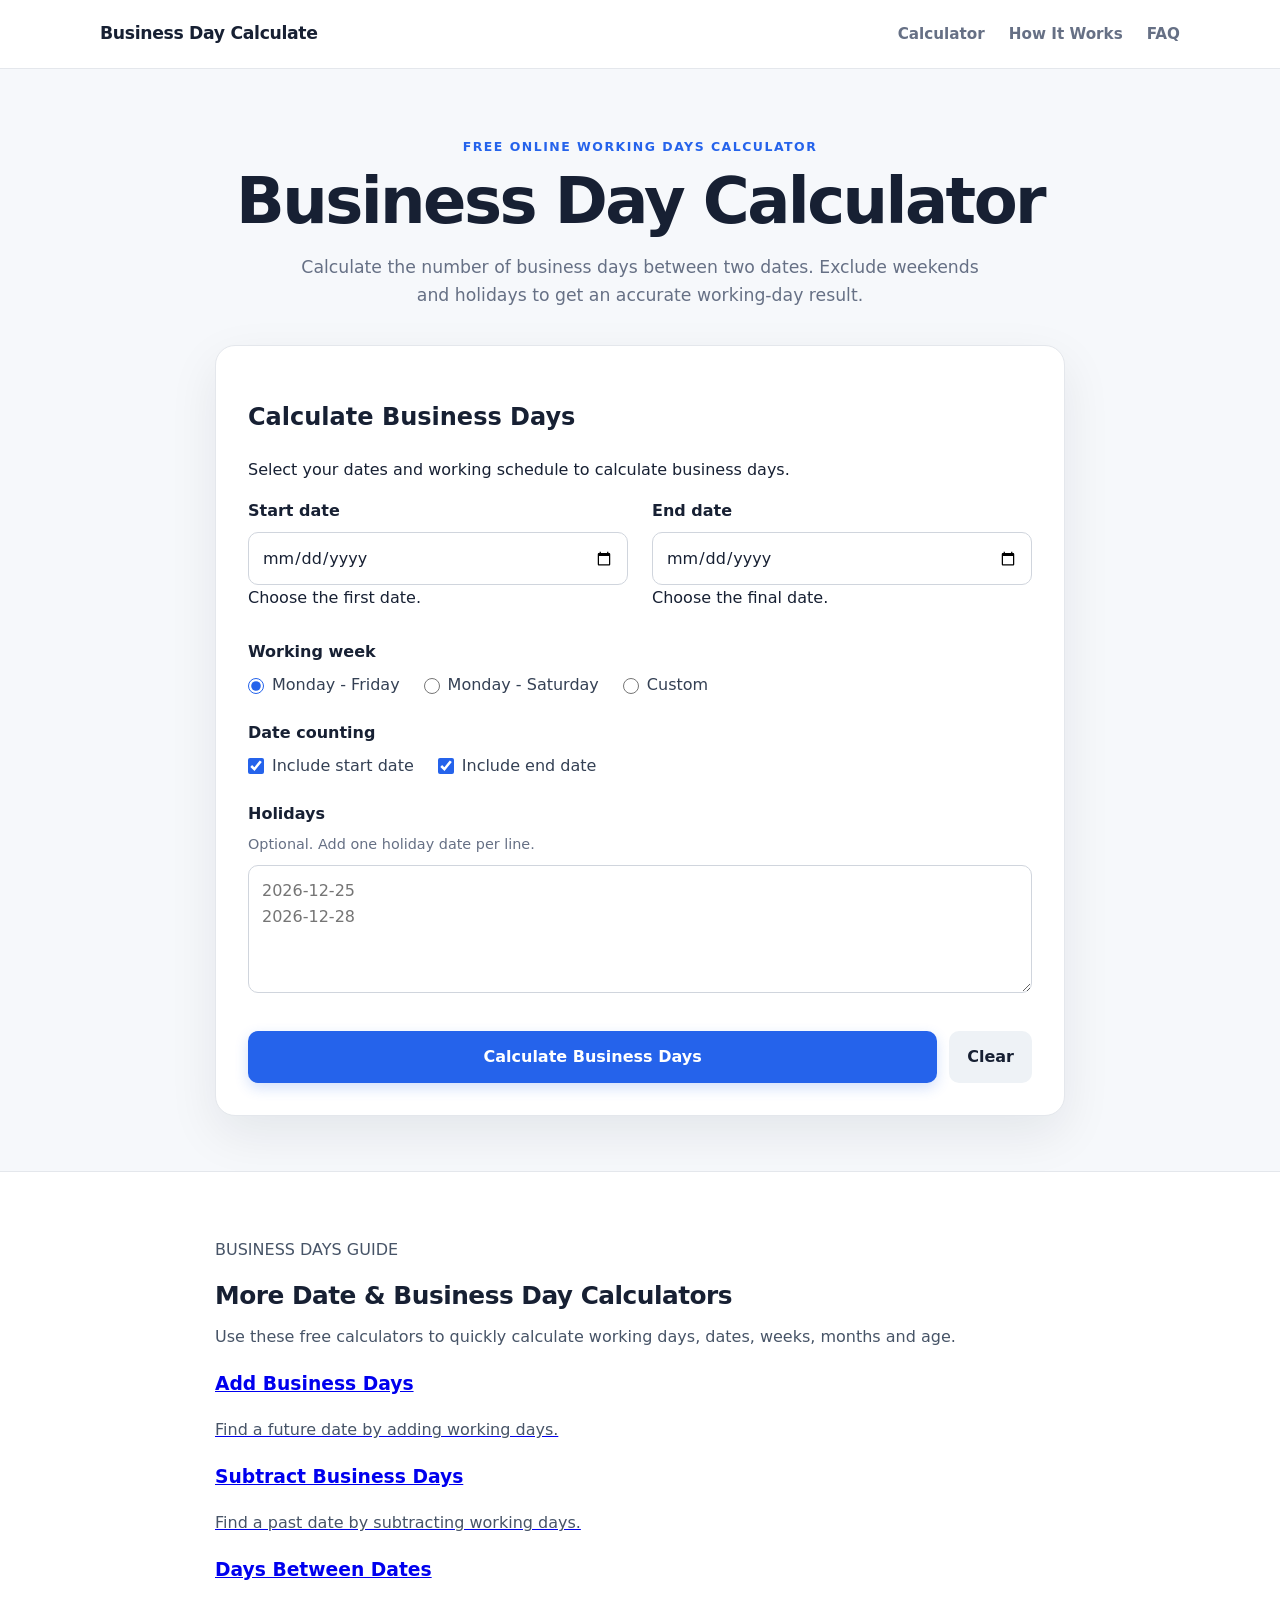
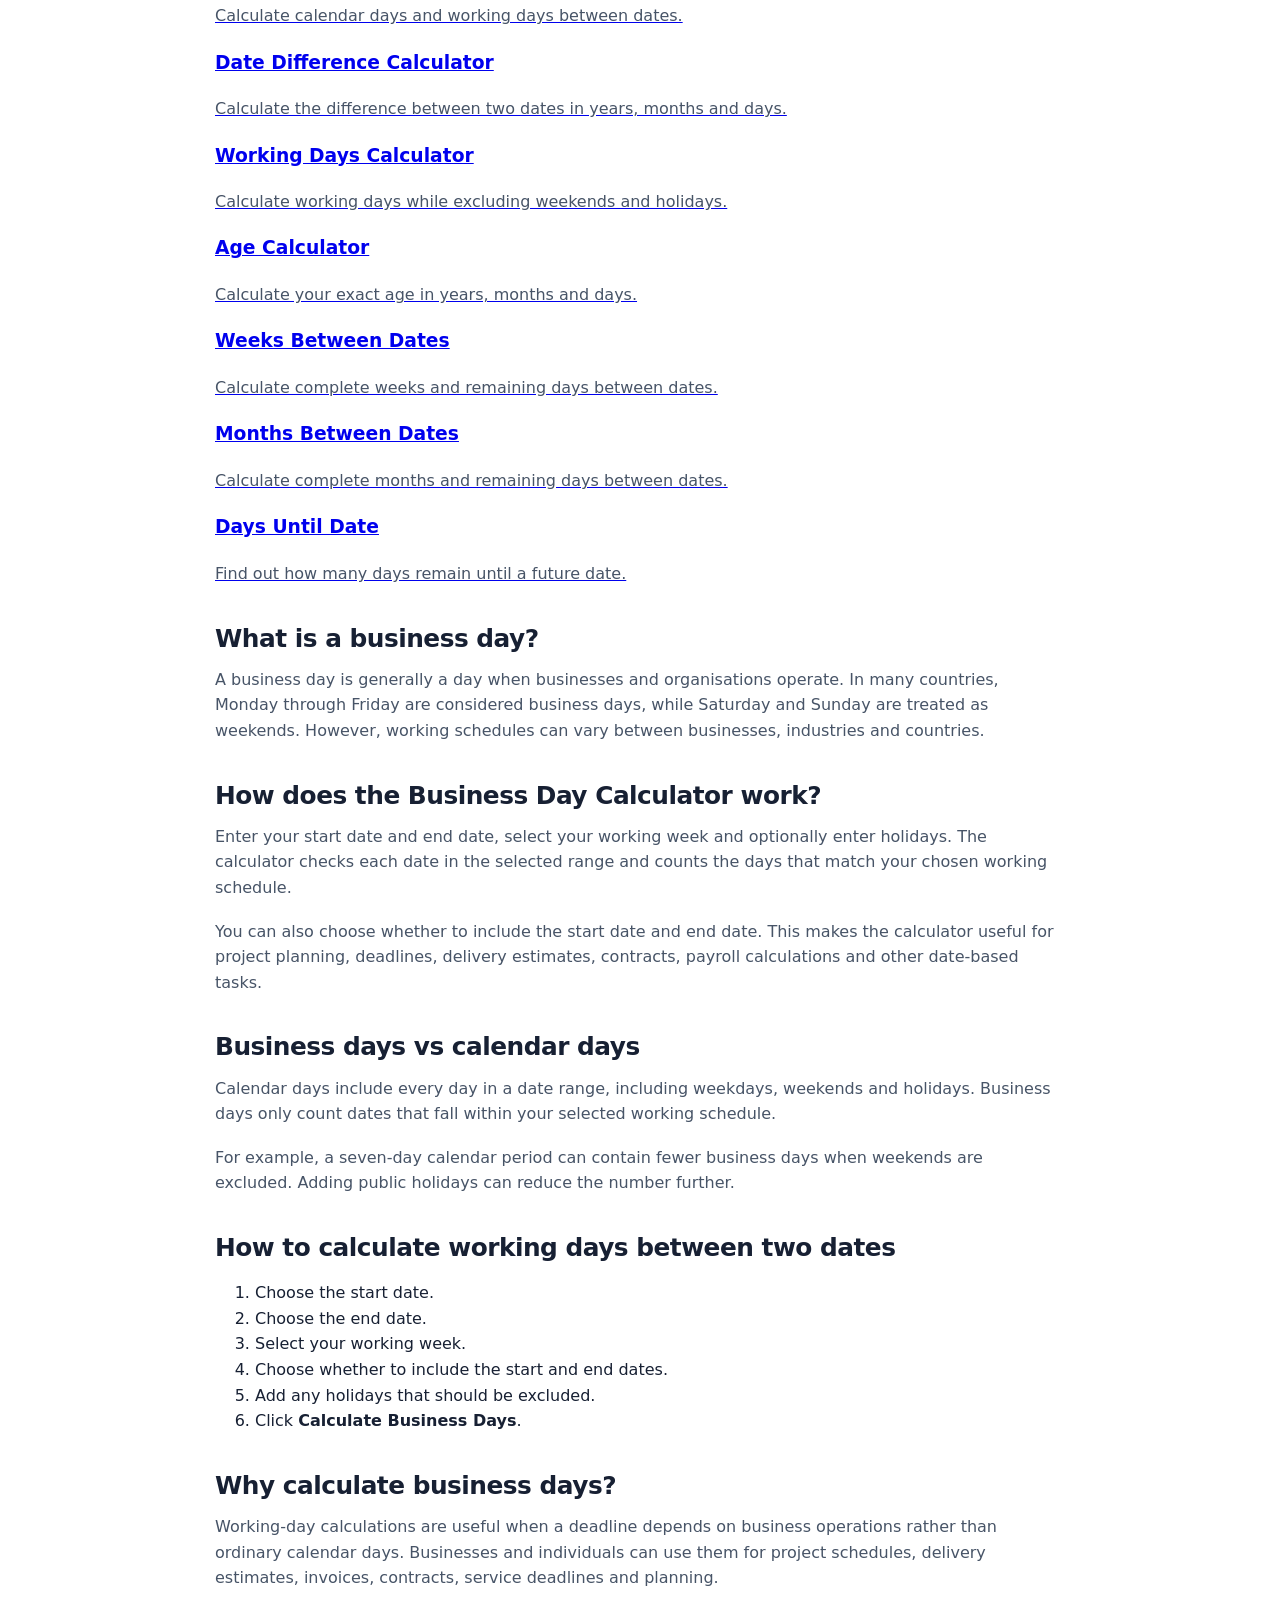
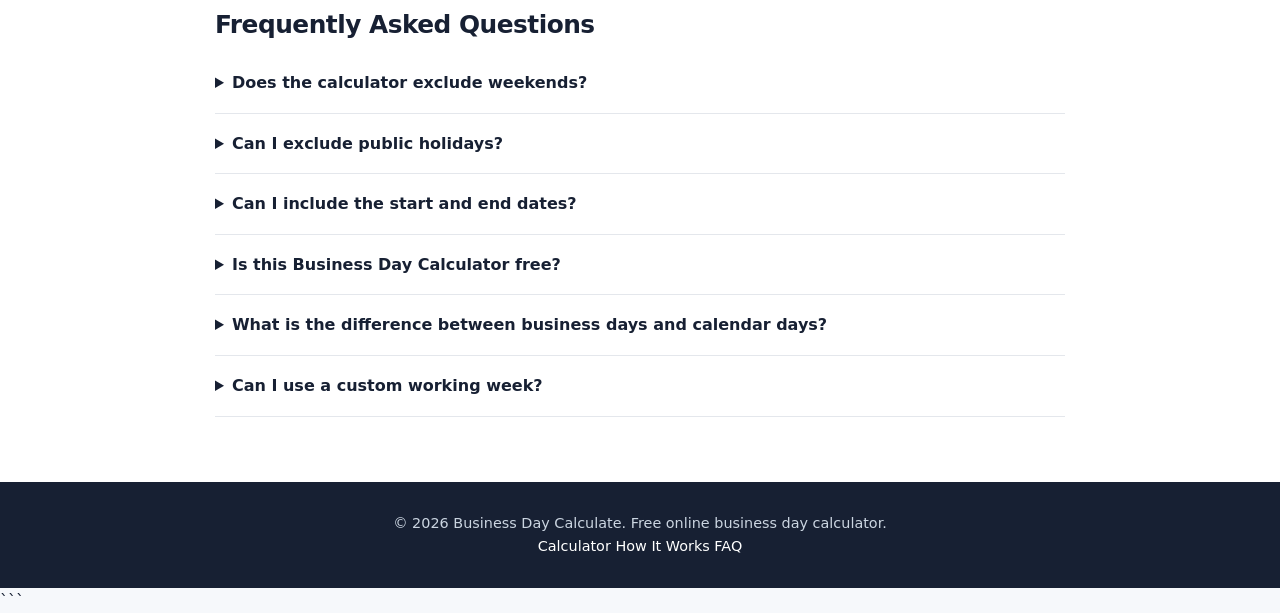
==== commit 43d4b3c8: "Add related tools section for date calculators Added a section for related tools with various date a" ====
--- a/index.html
+++ b/index.html
@@ -400,6 +400,60 @@
 
         <p class="section-label">BUSINESS DAYS GUIDE</p>
 
+        <section class="related-tools">
+  <h2>More Date & Business Day Calculators</h2>
+  <p>Use these free calculators to quickly calculate working days, dates, weeks, months and age.</p>
+
+  <div class="tool-grid">
+
+    <a href="add-business-days.html" class="tool-card">
+      <h3>Add Business Days</h3>
+      <p>Find a future date by adding working days.</p>
+    </a>
+
+    <a href="subtract-business-days.html" class="tool-card">
+      <h3>Subtract Business Days</h3>
+      <p>Find a past date by subtracting working days.</p>
+    </a>
+
+    <a href="days-between-dates.html" class="tool-card">
+      <h3>Days Between Dates</h3>
+      <p>Calculate calendar days and working days between dates.</p>
+    </a>
+
+    <a href="date-difference.html" class="tool-card">
+      <h3>Date Difference Calculator</h3>
+      <p>Calculate the difference between two dates in years, months and days.</p>
+    </a>
+
+    <a href="working-days-calculator.html" class="tool-card">
+      <h3>Working Days Calculator</h3>
+      <p>Calculate working days while excluding weekends and holidays.</p>
+    </a>
+
+    <a href="age-calculator.html" class="tool-card">
+      <h3>Age Calculator</h3>
+      <p>Calculate your exact age in years, months and days.</p>
+    </a>
+
+    <a href="weeks-between-dates.html" class="tool-card">
+      <h3>Weeks Between Dates</h3>
+      <p>Calculate complete weeks and remaining days between dates.</p>
+    </a>
+
+    <a href="months-between-dates.html" class="tool-card">
+      <h3>Months Between Dates</h3>
+      <p>Calculate complete months and remaining days between dates.</p>
+    </a>
+
+    <a href="days-until-date.html" class="tool-card">
+      <h3>Days Until Date</h3>
+      <p>Find out how many days remain until a future date.</p>
+    </a>
+
+  </div>
+</section>
+        
         <h2>What is a business day?</h2>
 
         <p>
--- a/style.css
+++ b/style.css
@@ -1,8 +1,3 @@
-/* =========================================================
-   BUSINESS DAY CALCULATOR
-   Modern UI + Lightweight Animations
-   ========================================================= */
-
 * {
   box-sizing: border-box;
 }
@@ -13,25 +8,11 @@
   --border: #e4e7ec;
   --background: #f6f8fb;
   --card: #ffffff;
-
   --primary: #2563eb;
   --primary-dark: #1d4ed8;
-  --primary-light: #eef4ff;
-
+  --soft: #eef4ff;
   --success: #067647;
-  --danger: #b42318;
-
-  --radius: 14px;
-  --shadow: 0 16px 45px rgba(16, 24, 40, 0.08);
-  --shadow-hover: 0 22px 55px rgba(16, 24, 40, 0.13);
-
-  --transition: 180ms ease;
-}
-
-
-/* =========================================================
-   BASE
-   ========================================================= */
+}
 
 html {
   scroll-behavior: smooth;
@@ -39,266 +20,598 @@
 
 body {
   margin: 0;
-  font-family:
-    Inter,
-    ui-sans-serif,
-    system-ui,
-    -apple-system,
-    BlinkMacSystemFont,
-    "Segoe UI",
-    sans-serif;
-
+  font-family: Inter, ui-sans-serif, system-ui, -apple-system, BlinkMacSystemFont,
+    "Segoe UI", sans-serif;
   color: var(--text);
   background: var(--background);
   line-height: 1.6;
-
-  overflow-x: hidden;
-}
-
-button,
-input,
-textarea {
-  font-family: inherit;
-}
-
-button {
-  -webkit-tap-highlight-color: transparent;
-}
-
-::selection {
-  background: var(--primary);
-  color: #ffffff;
-}
-
-
-/* =========================================================
-   CONTAINER
-   ========================================================= */
+}
+
+/* =========================
+   GLOBAL
+========================= */
 
 .container {
   width: min(1080px, calc(100% - 32px));
   margin: 0 auto;
 }
 
-
-/* =========================================================
+.hidden {
+  display: none !important;
+}
+
+/* =========================
    HEADER
-   ========================================================= */
+========================= */
 
 .site-header {
   position: sticky;
   top: 0;
   z-index: 100;
-
-  background: rgba(255, 255, 255, 0.94);
-  border-bottom: 1px solid rgba(228, 231, 236, 0.9);
-
-  backdrop-filter: blur(12px);
-  -webkit-backdrop-filter: blur(12px);
-
-  animation: headerDrop 0.55s ease both;
+  background: rgba(255, 255, 255, 0.96);
+  border-bottom: 1px solid var(--border);
+  backdrop-filter: blur(10px);
 }
 
 .nav {
   min-height: 68px;
-
   display: flex;
   align-items: center;
   justify-content: space-between;
-
-  gap: 20px;
+  gap: 24px;
 }
 
 .logo {
   color: var(--text);
   font-weight: 800;
+  font-size: 1.08rem;
   text-decoration: none;
-  font-size: 1.05rem;
-
-  transition:
-    color var(--transition),
-    transform var(--transition);
-}
-
-.logo:hover {
-  color: var(--primary);
-  transform: translateY(-1px);
+  letter-spacing: -0.02em;
 }
 
 .nav nav {
   display: flex;
   align-items: center;
-  gap: 22px;
+  gap: 24px;
 }
 
 .nav-link {
-  position: relative;
-
   color: var(--muted);
   text-decoration: none;
   font-size: 0.95rem;
   font-weight: 600;
-
-  transition: color var(--transition);
-}
-
-.nav-link::after {
-  content: "";
-
-  position: absolute;
-  left: 0;
-  right: 0;
-  bottom: -7px;
-
-  height: 2px;
-  border-radius: 999px;
-
-  background: var(--primary);
-
-  transform: scaleX(0);
-  transform-origin: center;
-
-  transition: transform var(--transition);
+  transition: color 0.2s ease;
 }
 
 .nav-link:hover {
   color: var(--primary);
 }
 
-.nav-link:hover::after {
-  transform: scaleX(1);
-}
-
-
-/* =========================================================
+/* =========================
    HERO
-   ========================================================= */
+========================= */
 
 .hero {
-  position: relative;
-
-  padding: 72px 0 58px;
-
-  overflow: hidden;
-}
-
-
-/* Decorative background circles */
-
-.hero::before,
-.hero::after {
-  content: "";
-
-  position: absolute;
-
-  width: 300px;
-  height: 300px;
-
-  border-radius: 50%;
-
-  background: rgba(37, 99, 235, 0.055);
-
-  pointer-events: none;
-
-  animation: float 7s ease-in-out infinite;
-}
-
-.hero::before {
-  top: -130px;
-  left: -150px;
-}
-
-.hero::after {
-  right: -150px;
-  bottom: -160px;
-
-  width: 360px;
-  height: 360px;
-
-  animation-delay: -3s;
-}
-
-
-/* =========================================================
-   HERO CONTENT
-   ========================================================= */
+  padding: 68px 0 55px;
+}
 
 .eyebrow {
-  position: relative;
-  z-index: 1;
-
   margin: 0 0 10px;
-
   color: var(--primary);
-
   font-size: 0.78rem;
   font-weight: 800;
-  letter-spacing: 0.1em;
+  letter-spacing: 0.12em;
   text-align: center;
-
-  animation: fadeUp 0.65s ease 0.05s both;
 }
 
 h1 {
-  position: relative;
-  z-index: 1;
-
   margin: 0;
-
   text-align: center;
-
-  font-size: clamp(2.3rem, 6vw, 4rem);
+  font-size: clamp(2.2rem, 6vw, 4rem);
   line-height: 1.08;
-  letter-spacing: -0.035em;
-
-  animation: fadeUp 0.7s ease 0.12s both;
+  letter-spacing: -0.04em;
 }
 
 .hero-text {
-  position: relative;
-  z-index: 1;
-
-  max-width: 680px;
-
+  max-width: 700px;
   margin: 18px auto 36px;
-
   text-align: center;
-
   color: var(--muted);
-
   font-size: 1.08rem;
-
-  animation: fadeUp 0.7s ease 0.2s both;
-}
-
-
-/* =========================================================
+}
+
+/* =========================
    CALCULATOR CARD
-   ========================================================= */
+========================= */
 
 .calculator-card {
-  position: relative;
-  z-index: 2;
-
+  width: 100%;
   max-width: 850px;
-
-  margin: auto;
+  margin: 0 auto;
   padding: 32px;
-
   background: var(--card);
-
-  border: 1px solid rgba(228, 231, 236, 0.95);
+  border: 1px solid var(--border);
   border-radius: 20px;
-
-  box-shadow: var(--shadow);
-
-  animation:
-    calculatorEnter 0.8s cubic-bezier(0.2, 0.8, 0.2, 1) 0.25s both;
-
+  box-shadow: 0 18px 50px rgba(16, 24, 40, 0.08);
+}
+
+/* =========================
+   DATE FIELDS
+========================= */
+
+.form-grid {
+  display: grid;
+  grid-template-columns: repeat(2, minmax(0, 1fr));
+  gap: 24px;
+}
+
+.field {
+  min-width: 0;
+}
+
+.field label {
+  display: block;
+  margin-bottom: 8px;
+  font-weight: 700;
+  color: var(--text);
+}
+
+.field small {
+  display: block;
+  margin-top: 7px;
+  color: var(--muted);
+  font-size: 0.85rem;
+  line-height: 1.4;
+}
+
+input[type="date"],
+textarea {
+  width: 100%;
+  border: 1px solid #d0d5dd;
+  border-radius: 10px;
+  padding: 12px 13px;
+  font: inherit;
+  color: var(--text);
+  background: #fff;
+  outline: none;
   transition:
-    box-shadow 250ms ease,
-    transform 250ms ease;
-}
-
-.calculator-card:hover {
-  box-sha
+    border-color 0.2s ease,
+    box-shadow 0.2s ease;
+}
+
+input[type="date"] {
+  min-height: 48px;
+}
+
+input[type="date"]:focus,
+textarea:focus {
+  border-color: var(--primary);
+  box-shadow: 0 0 0 4px rgba(37, 99, 235, 0.1);
+}
+
+textarea {
+  resize: vertical;
+  min-height: 110px;
+}
+
+/* =========================
+   OPTIONS
+========================= */
+
+.options {
+  margin-top: 30px;
+}
+
+.options h2 {
+  margin: 25px 0 11px;
+  font-size: 1rem;
+  line-height: 1.4;
+}
+
+.options h2:first-child {
+  margin-top: 0;
+}
+
+.week-options,
+.checks,
+.custom-days {
+  display: flex;
+  flex-wrap: wrap;
+  align-items: center;
+  gap: 12px 24px;
+}
+
+.week-options label,
+.checks label,
+.custom-days label {
+  display: inline-flex;
+  align-items: center;
+  gap: 8px;
+  color: #344054;
+  cursor: pointer;
+  line-height: 1.4;
+}
+
+.week-options input,
+.checks input,
+.custom-days input {
+  width: 16px;
+  height: 16px;
+  margin: 0;
+  accent-color: var(--primary);
+  cursor: pointer;
+}
+
+.custom-days {
+  margin-top: 14px;
+  padding: 15px;
+  background: var(--soft);
+  border: 1px solid #dbe7ff;
+  border-radius: 12px;
+}
+
+.small {
+  margin: -3px 0 9px;
+  color: var(--muted);
+  font-size: 0.9rem;
+}
+
+/* =========================
+   BUTTONS
+========================= */
+
+.actions {
+  display: flex;
+  gap: 12px;
+  margin-top: 30px;
+}
+
+button {
+  border: 0;
+  border-radius: 10px;
+  padding: 13px 18px;
+  font: inherit;
+  font-weight: 700;
+  cursor: pointer;
+  transition:
+    transform 0.2s ease,
+    background 0.2s ease,
+    box-shadow 0.2s ease;
+}
+
+button:hover {
+  transform: translateY(-1px);
+}
+
+button:active {
+  transform: translateY(0);
+}
+
+button:focus-visible {
+  outline: 3px solid rgba(37, 99, 235, 0.25);
+  outline-offset: 2px;
+}
+
+.primary {
+  flex: 1;
+  color: #fff;
+  background: var(--primary);
+  box-shadow: 0 5px 14px rgba(37, 99, 235, 0.2);
+}
+
+.primary:hover {
+  background: var(--primary-dark);
+}
+
+.secondary,
+.copy {
+  background: #eef2f6;
+  color: var(--text);
+}
+
+.secondary:hover,
+.copy:hover {
+  background: #e4e9ef;
+}
+
+/* =========================
+   ERROR
+========================= */
+
+.error {
+  margin-top: 17px;
+  padding: 12px 14px;
+  border: 1px solid #fecdca;
+  border-radius: 10px;
+  background: #fff0f0;
+  color: #b42318;
+  font-size: 0.95rem;
+}
+
+/* =========================
+   RESULTS
+========================= */
+
+.results {
+  margin-top: 30px;
+  padding-top: 27px;
+  border-top: 1px solid var(--border);
+}
+
+.results h2 {
+  margin: 0 0 17px;
+  font-size: 1.35rem;
+}
+
+.result-grid {
+  display: grid;
+  grid-template-columns: repeat(4, minmax(0, 1fr));
+  gap: 12px;
+}
+
+.result-box {
+  min-width: 0;
+  padding: 20px 14px;
+  text-align: center;
+  border: 1px solid var(--border);
+  border-radius: 14px;
+  background: #fff;
+}
+
+.result-box.featured {
+  background: var(--soft);
+  border-color: #c9d9ff;
+}
+
+.result-box span {
+  display: block;
+  color: var(--muted);
+  font-size: 0.84rem;
+  line-height: 1.35;
+}
+
+.result-box strong {
+  display: block;
+  margin-top: 5px;
+  font-size: 1.9rem;
+  line-height: 1.2;
+}
+
+.copy {
+  margin-top: 14px;
+}
+
+/* =========================
+   RESULT ANIMATIONS
+========================= */
+
+.results-animate {
+  animation: resultsReveal 0.45s ease both;
+}
+
+.number-pop {
+  animation: numberPop 0.35s ease both;
+}
+
+@keyframes resultsReveal {
+  from {
+    opacity: 0;
+    transform: translateY(12px);
+  }
+
+  to {
+    opacity: 1;
+    transform: translateY(0);
+  }
+}
+
+@keyframes numberPop {
+  0% {
+    opacity: 0.4;
+    transform: scale(0.85);
+  }
+
+  70% {
+    transform: scale(1.08);
+  }
+
+  100% {
+    opacity: 1;
+    transform: scale(1);
+  }
+}
+
+/* =========================
+   CONTENT
+========================= */
+
+.content-section {
+  padding: 65px 0;
+  background: #fff;
+  border-top: 1px solid var(--border);
+}
+
+.content {
+  max-width: 850px;
+}
+
+.content h2 {
+  margin: 36px 0 12px;
+  font-size: 1.55rem;
+  line-height: 1.3;
+  letter-spacing: -0.02em;
+}
+
+.content h2:first-child {
+  margin-top: 0;
+}
+
+.content p {
+  margin: 0 0 18px;
+  color: #475467;
+}
+
+/* =========================
+   FAQ
+========================= */
+
+.faq details {
+  padding: 17px 0;
+  border-bottom: 1px solid var(--border);
+}
+
+.faq summary {
+  cursor: pointer;
+  font-weight: 700;
+  color: var(--text);
+  padding-right: 25px;
+}
+
+.faq p {
+  margin: 12px 0 0;
+}
+
+/* =========================
+   FOOTER
+========================= */
+
+footer {
+  padding: 30px 0;
+  background: #172033;
+  color: #cbd5e1;
+  text-align: center;
+  font-size: 0.9rem;
+}
+
+footer p {
+  margin: 0;
+}
+
+footer a {
+  color: #fff;
+  text-decoration: none;
+}
+
+footer a:hover {
+  text-decoration: underline;
+}
+
+/* =========================
+   TABLET
+========================= */
+
+@media (max-width: 850px) {
+  .calculator-card {
+    padding: 26px;
+  }
+
+  .result-grid {
+    grid-template-columns: repeat(2, minmax(0, 1fr));
+  }
+}
+
+/* =========================
+   MOBILE
+========================= */
+
+@media (max-width: 700px) {
+  .container {
+    width: min(100% - 24px, 1080px);
+  }
+
+  .hero {
+    padding: 44px 0 38px;
+  }
+
+  h1 {
+    font-size: clamp(2rem, 11vw, 3rem);
+  }
+
+  .hero-text {
+    margin-bottom: 28px;
+    font-size: 1rem;
+  }
+
+  .calculator-card {
+    padding: 20px;
+    border-radius: 15px;
+  }
+
+  .form-grid {
+    grid-template-columns: 1fr;
+    gap: 18px;
+  }
+
+  .week-options,
+  .checks,
+  .custom-days {
+    flex-direction: column;
+    align-items: flex-start;
+    gap: 12px;
+  }
+
+  .actions {
+    flex-direction: column;
+  }
+
+  .result-grid {
+    grid-template-columns: 1fr 1fr;
+    gap: 10px;
+  }
+
+  .result-box {
+    padding: 17px 10px;
+  }
+
+  .result-box strong {
+    font-size: 1.65rem;
+  }
+
+  .content-section {
+    padding: 48px 0;
+  }
+
+  .content h2 {
+    font-size: 1.4rem;
+  }
+
+  .nav nav {
+    display: none;
+  }
+}
+
+/* =========================
+   SMALL PHONES
+========================= */
+
+@media (max-width: 430px) {
+  .result-grid {
+    grid-template-columns: 1fr;
+  }
+
+  .result-box {
+    padding: 18px;
+  }
+
+  .result-box strong {
+    font-size: 1.8rem;
+  }
+}
+
+/* =========================
+   REDUCED MOTION
+========================= */
+
+@media (prefers-reduced-motion: reduce) {
+  html {
+    scroll-behavior: auto;
+  }
+
+  *,
+  *::before,
+  *::after {
+    animation-duration: 0.01ms !important;
+    animation-iteration-count: 1 !important;
+    transition-duration: 0.01ms !important;
+  }
+}
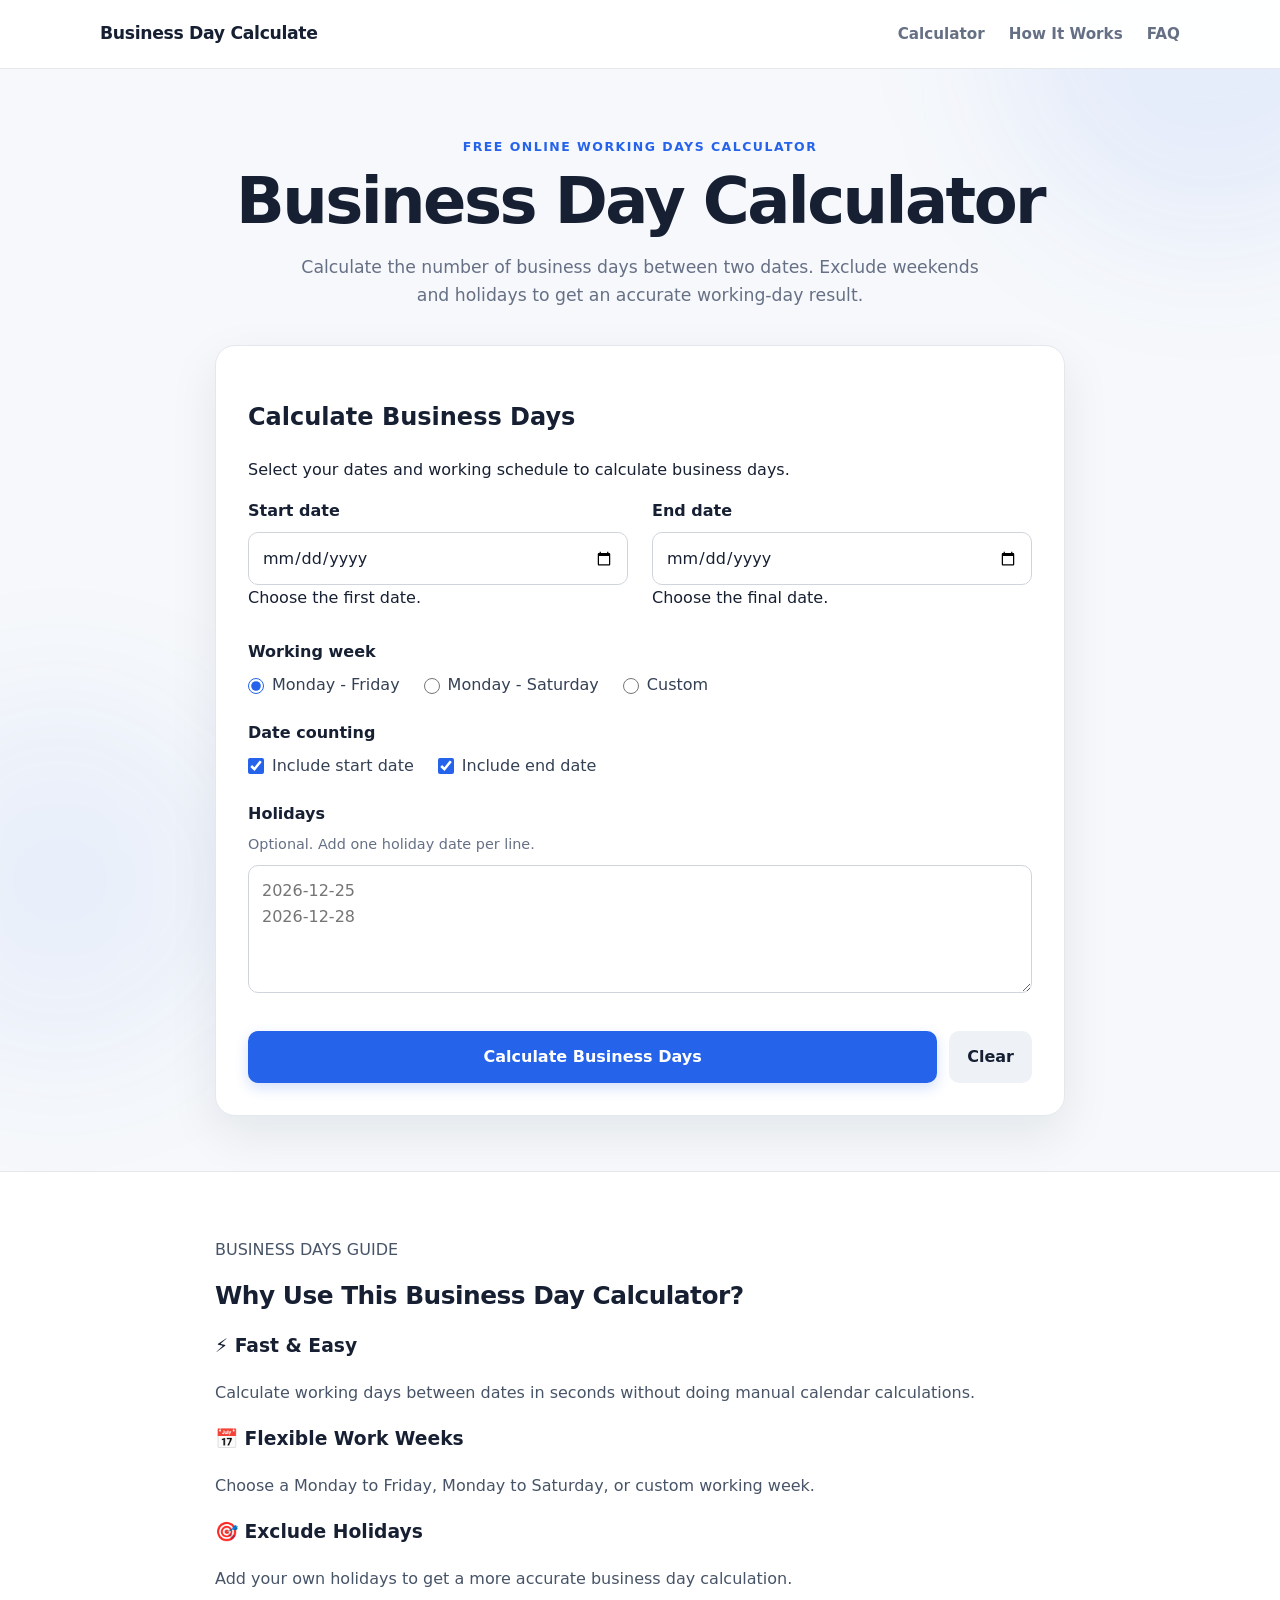
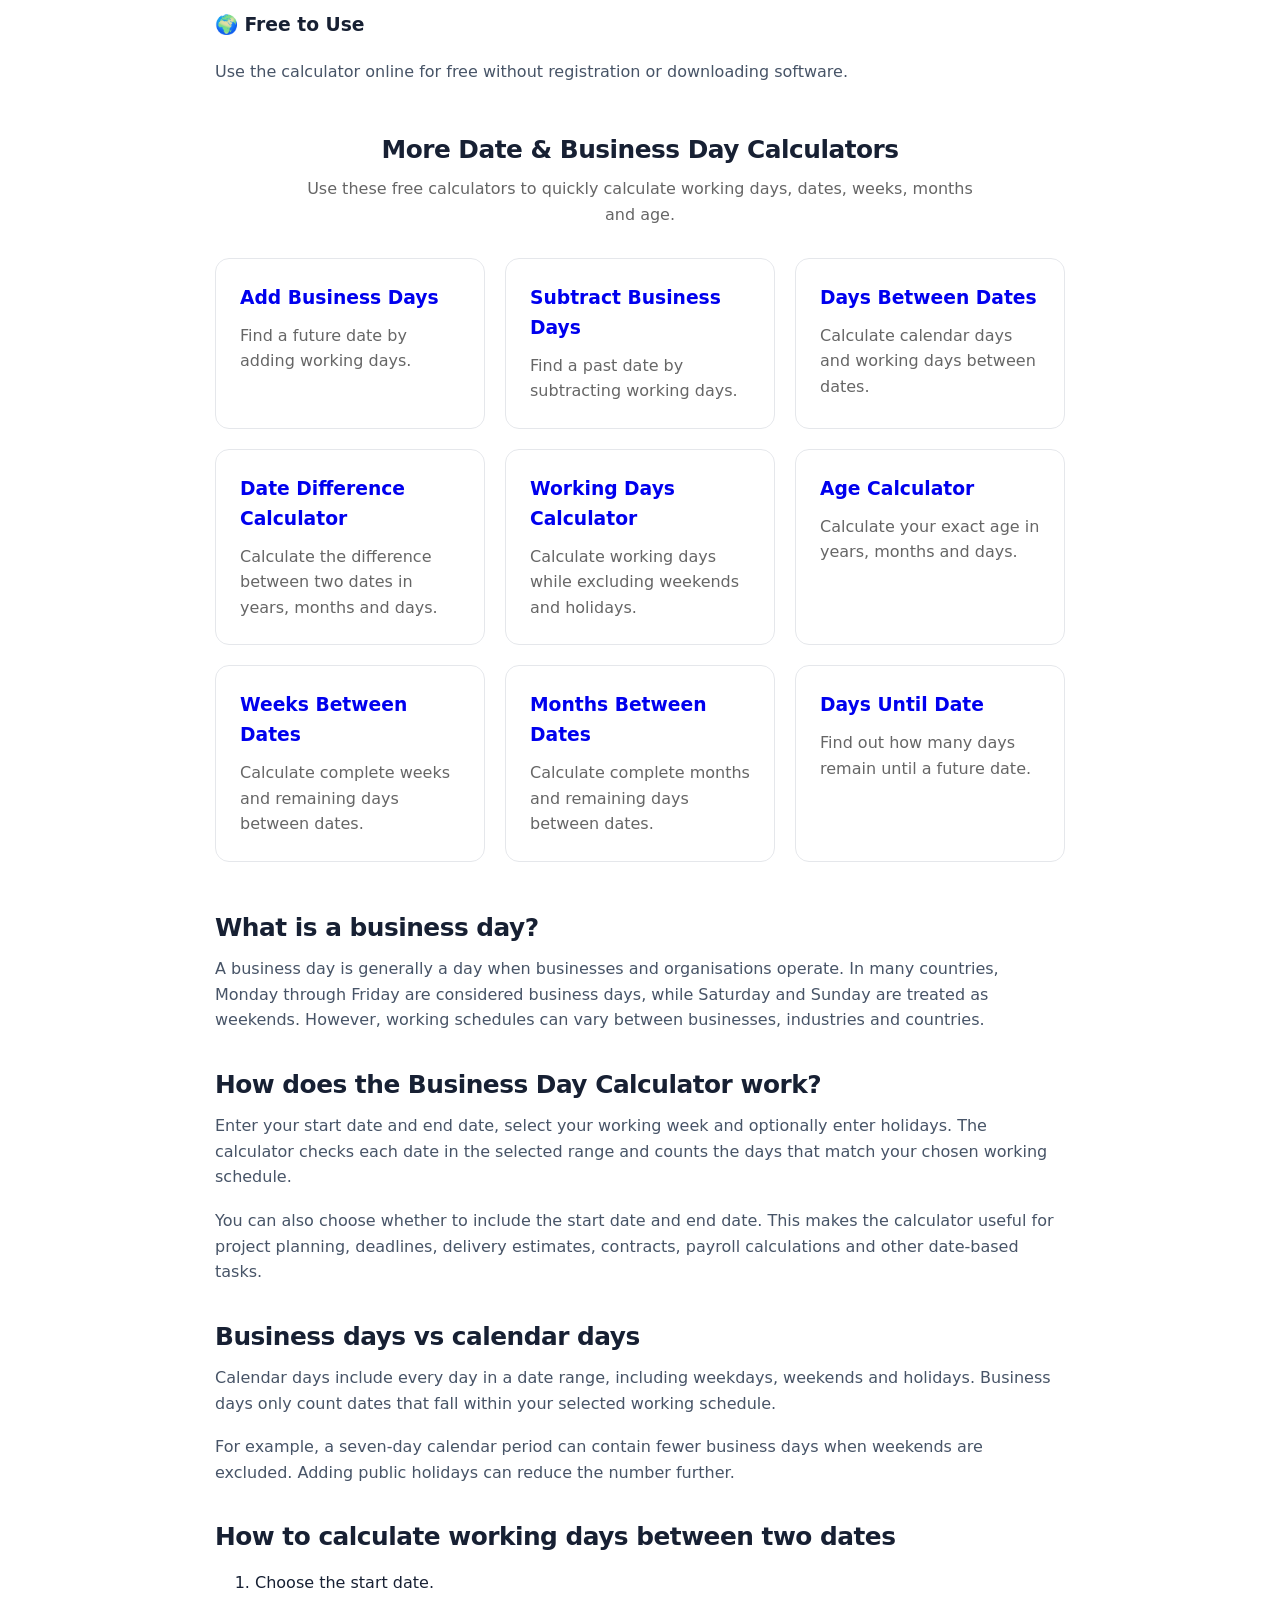
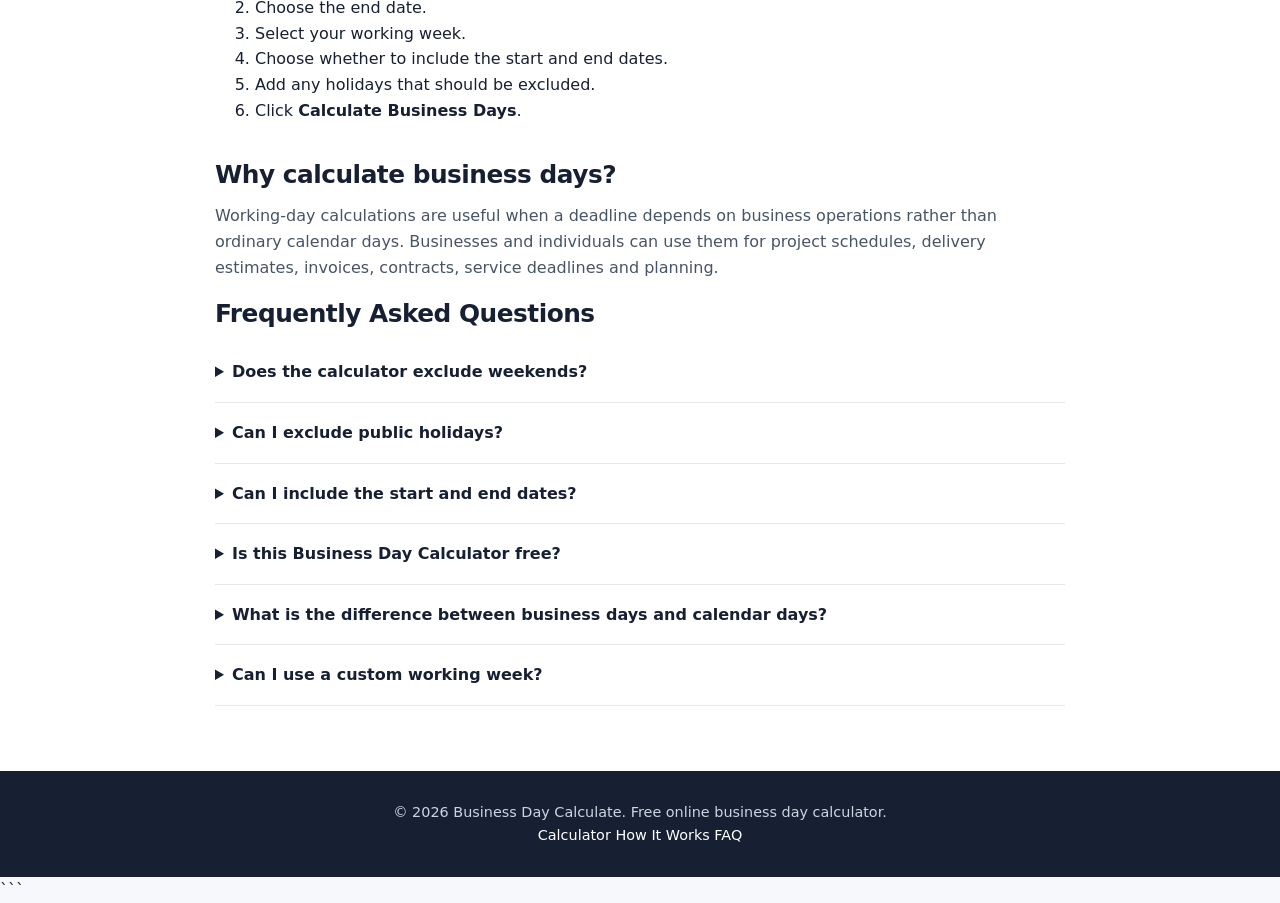
==== commit f3fb8e36: "Add benefits section to business day calculator Added a section explaining the benefits of the busin" ====
--- a/index.html
+++ b/index.html
@@ -400,6 +400,34 @@
 
         <p class="section-label">BUSINESS DAYS GUIDE</p>
 
+        <section class="why-use">
+  <h2>Why Use This Business Day Calculator?</h2>
+
+  <div class="why-use-grid">
+
+    <div class="why-card">
+      <h3>⚡ Fast & Easy</h3>
+      <p>Calculate working days between dates in seconds without doing manual calendar calculations.</p>
+    </div>
+
+    <div class="why-card">
+      <h3>📅 Flexible Work Weeks</h3>
+      <p>Choose a Monday to Friday, Monday to Saturday, or custom working week.</p>
+    </div>
+
+    <div class="why-card">
+      <h3>🎯 Exclude Holidays</h3>
+      <p>Add your own holidays to get a more accurate business day calculation.</p>
+    </div>
+
+    <div class="why-card">
+      <h3>🌍 Free to Use</h3>
+      <p>Use the calculator online for free without registration or downloading software.</p>
+    </div>
+
+  </div>
+</section>
+
         <section class="related-tools">
   <h2>More Date & Business Day Calculators</h2>
   <p>Use these free calculators to quickly calculate working days, dates, weeks, months and age.</p>
--- a/style.css
+++ b/style.css
@@ -615,3 +615,305 @@
     transition-duration: 0.01ms !important;
   }
 }
+
+/* Related Tools */
+.related-tools {
+  margin: 50px 0;
+}
+
+.related-tools > h2 {
+  text-align: center;
+  margin-bottom: 10px;
+}
+
+.related-tools > p {
+  text-align: center;
+  max-width: 700px;
+  margin: 0 auto 30px;
+  color: #666;
+}
+
+.tool-grid {
+  display: grid;
+  grid-template-columns: repeat(3, 1fr);
+  gap: 20px;
+}
+
+.tool-card {
+  display: block;
+  padding: 24px;
+  background: #fff;
+  border: 1px solid #e5e7eb;
+  border-radius: 14px;
+  text-decoration: none;
+  transition: transform 0.2s ease, box-shadow 0.2s ease;
+}
+
+.tool-card h3 {
+  margin: 0 0 10px;
+}
+
+.tool-card p {
+  margin: 0;
+  color: #666;
+  line-height: 1.6;
+}
+
+.tool-card:hover {
+  transform: translateY(-4px);
+  box-shadow: 0 10px 25px rgba(0, 0, 0, 0.08);
+}
+
+@media (max-width: 800px) {
+  .tool-grid {
+    grid-template-columns: repeat(2, 1fr);
+  }
+}
+
+@media (max-width: 550px) {
+  .tool-grid {
+    grid-template-columns: 1fr;
+  }
+}
+
+/* ================================
+   Website Animation & Visual Effects
+   ================================ */
+
+/* Smooth page entrance */
+body {
+  animation: pageFadeIn 0.6s ease-out;
+}
+
+@keyframes pageFadeIn {
+  from {
+    opacity: 0;
+  }
+  to {
+    opacity: 1;
+  }
+}
+
+/* Main content entrance */
+main {
+  animation: contentRise 0.7s ease-out;
+}
+
+@keyframes contentRise {
+  from {
+    opacity: 0;
+    transform: translateY(18px);
+  }
+  to {
+    opacity: 1;
+    transform: translateY(0);
+  }
+}
+
+/* Calculator card */
+.calculator,
+.calculator-card {
+  animation: calculatorEnter 0.8s ease-out;
+}
+
+@keyframes calculatorEnter {
+  from {
+    opacity: 0;
+    transform: translateY(25px) scale(0.98);
+  }
+  to {
+    opacity: 1;
+    transform: translateY(0) scale(1);
+  }
+}
+
+/* Buttons */
+button,
+.btn {
+  transition: transform 0.2s ease, box-shadow 0.2s ease;
+}
+
+button:hover,
+.btn:hover {
+  transform: translateY(-2px);
+}
+
+button:active,
+.btn:active {
+  transform: translateY(0) scale(0.98);
+}
+
+/* Result area */
+.results,
+.result-card,
+.result-box {
+  animation: resultAppear 0.5s ease-out;
+}
+
+@keyframes resultAppear {
+  from {
+    opacity: 0;
+    transform: translateY(12px);
+  }
+  to {
+    opacity: 1;
+    transform: translateY(0);
+  }
+}
+
+/* Related tool cards */
+.tool-card {
+  animation: toolCardEnter 0.6s ease-out both;
+}
+
+.tool-card:nth-child(1) {
+  animation-delay: 0.05s;
+}
+
+.tool-card:nth-child(2) {
+  animation-delay: 0.1s;
+}
+
+.tool-card:nth-child(3) {
+  animation-delay: 0.15s;
+}
+
+.tool-card:nth-child(4) {
+  animation-delay: 0.2s;
+}
+
+.tool-card:nth-child(5) {
+  animation-delay: 0.25s;
+}
+
+.tool-card:nth-child(6) {
+  animation-delay: 0.3s;
+}
+
+.tool-card:nth-child(7) {
+  animation-delay: 0.35s;
+}
+
+.tool-card:nth-child(8) {
+  animation-delay: 0.4s;
+}
+
+.tool-card:nth-child(9) {
+  animation-delay: 0.45s;
+}
+
+@keyframes toolCardEnter {
+  from {
+    opacity: 0;
+    transform: translateY(20px);
+  }
+  to {
+    opacity: 1;
+    transform: translateY(0);
+  }
+}
+
+/* Tool card hover */
+.tool-card:hover {
+  transform: translateY(-6px) scale(1.01);
+}
+
+/* Links */
+a {
+  transition: color 0.2s ease;
+}
+
+/* Respect reduced-motion settings */
+@media (prefers-reduced-motion: reduce) {
+  *,
+  *::before,
+  *::after {
+    animation-duration: 0.01ms !important;
+    animation-iteration-count: 1 !important;
+    transition-duration: 0.01ms !important;
+    scroll-behavior: auto !important;
+  }
+}
+
+/* Enhanced interactive card effects */
+
+.calculator,
+.calculator-card {
+  transition: transform 0.25s ease, box-shadow 0.25s ease;
+}
+
+.calculator:hover,
+.calculator-card:hover {
+  transform: translateY(-3px);
+  box-shadow: 0 14px 35px rgba(0, 0, 0, 0.08);
+}
+
+.tool-card {
+  transition: transform 0.25s ease, box-shadow 0.25s ease;
+}
+
+.tool-card:hover {
+  transform: translateY(-7px) scale(1.015);
+  box-shadow: 0 14px 30px rgba(0, 0, 0, 0.10);
+}
+
+.tool-card h3 {
+  transition: transform 0.25s ease;
+}
+
+.tool-card:hover h3 {
+  transform: translateX(3px);
+}
+
+/* Button glow on hover */
+
+button:hover,
+.btn:hover {
+  box-shadow: 0 8px 20px rgba(37, 99, 235, 0.18);
+}
+
+/* Subtle animated background glow */
+
+body {
+  position: relative;
+  overflow-x: hidden;
+}
+
+body::before {
+  content: "";
+  position: fixed;
+  width: 420px;
+  height: 420px;
+  top: -180px;
+  right: -140px;
+  background: rgba(37, 99, 235, 0.08);
+  border-radius: 50%;
+  filter: blur(70px);
+  pointer-events: none;
+  z-index: -1;
+  animation: backgroundFloat 8s ease-in-out infinite alternate;
+}
+
+body::after {
+  content: "";
+  position: fixed;
+  width: 360px;
+  height: 360px;
+  bottom: -160px;
+  left: -120px;
+  background: rgba(37, 99, 235, 0.06);
+  border-radius: 50%;
+  filter: blur(70px);
+  pointer-events: none;
+  z-index: -1;
+  animation: backgroundFloat 10s ease-in-out infinite alternate-reverse;
+}
+
+@keyframes backgroundFloat {
+  from {
+    transform: translate(0, 0) scale(1);
+  }
+  to {
+    transform: translate(25px, 20px) scale(1.08);
+  }
+}
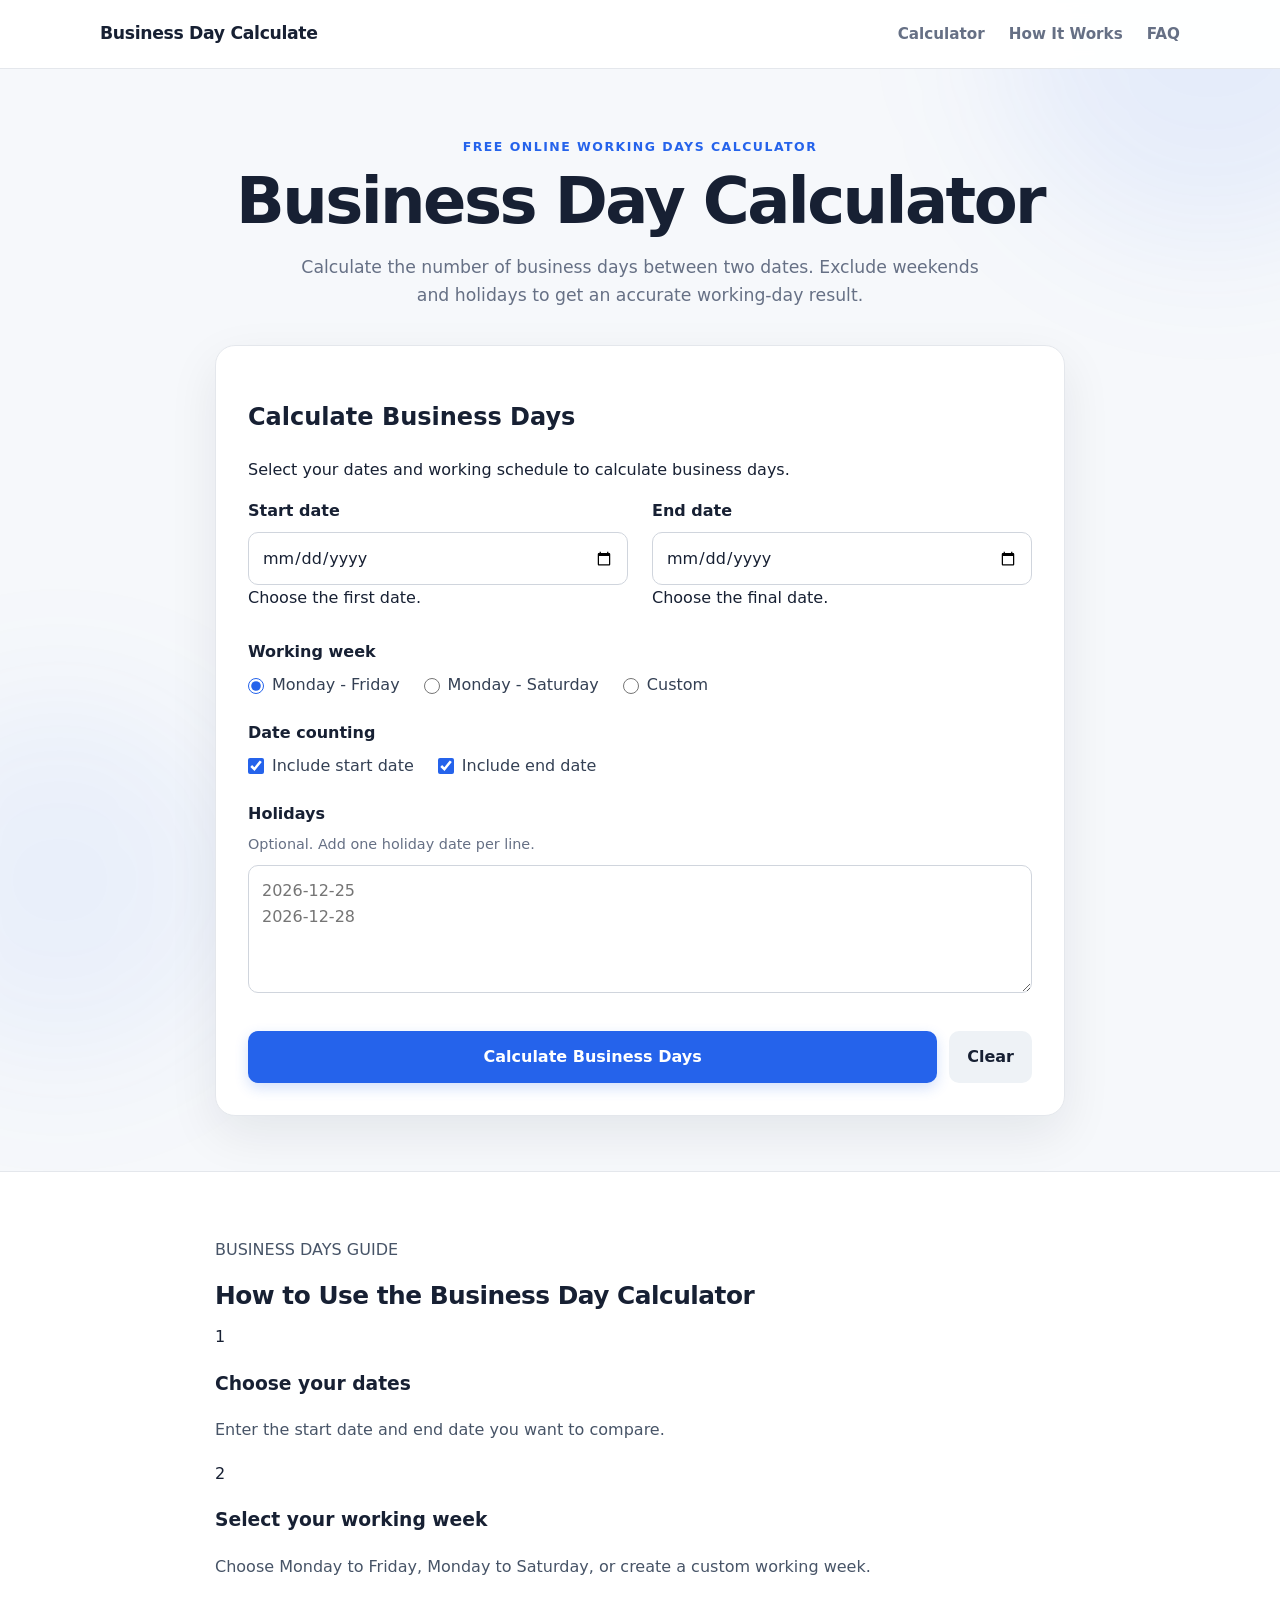
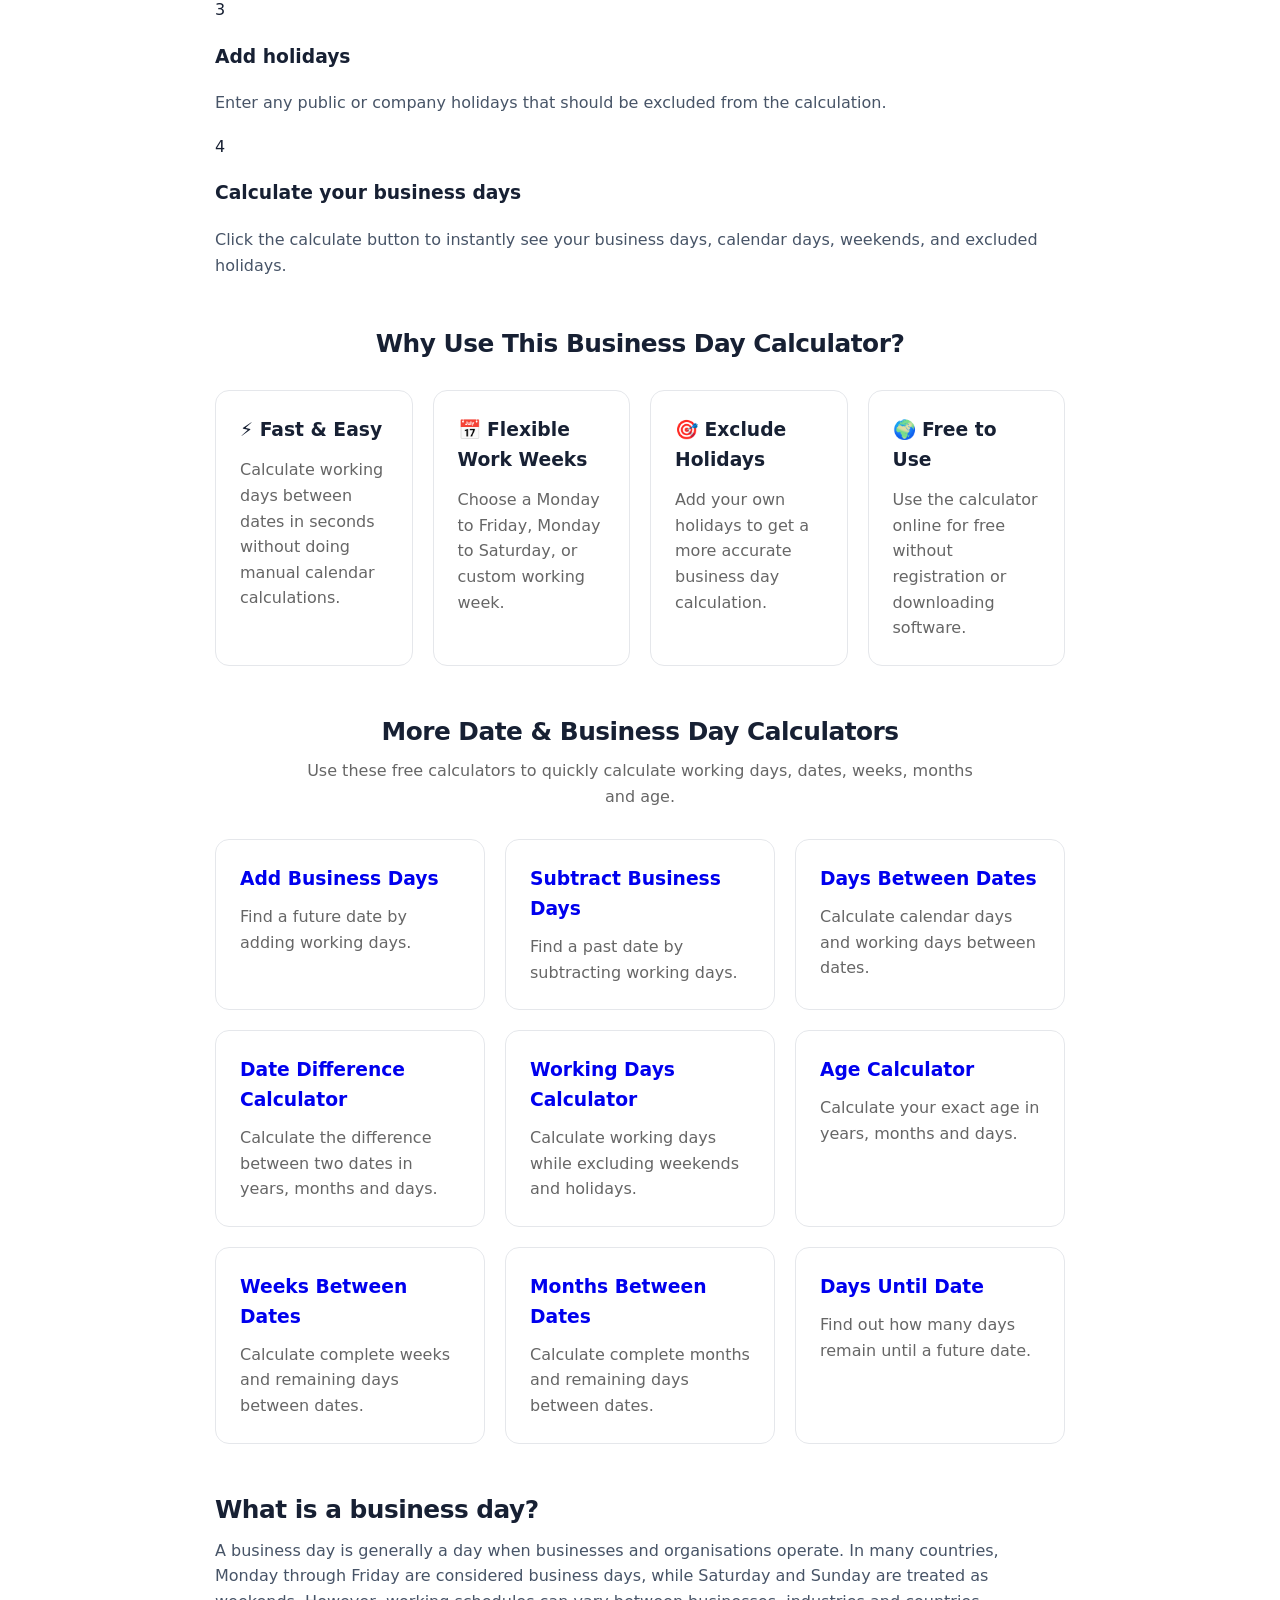
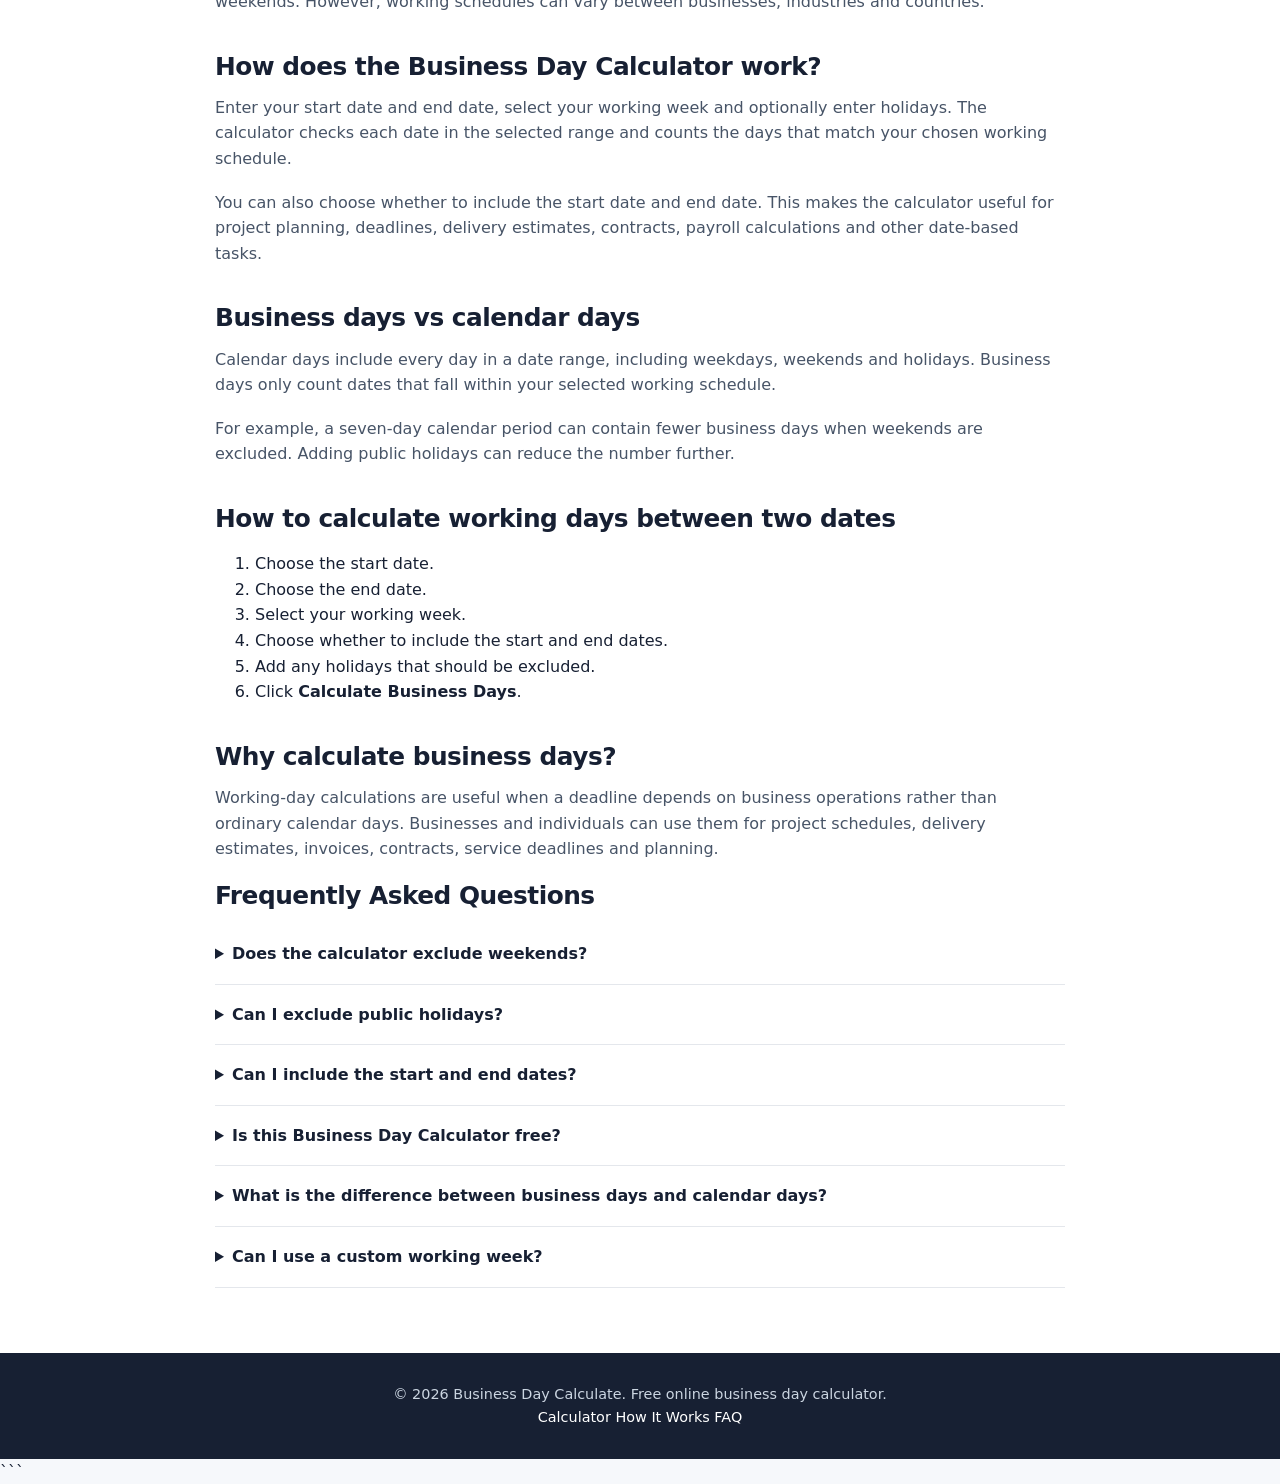
==== commit 62162188: "Add usage instructions for business day calculator Added a section explaining how to use the busines" ====
--- a/index.html
+++ b/index.html
@@ -399,7 +399,46 @@
       <div class="container content">
 
         <p class="section-label">BUSINESS DAYS GUIDE</p>
-
+<section class="how-to-use">
+  <h2>How to Use the Business Day Calculator</h2>
+
+  <div class="steps">
+
+    <div class="step">
+      <span class="step-number">1</span>
+      <div>
+        <h3>Choose your dates</h3>
+        <p>Enter the start date and end date you want to compare.</p>
+      </div>
+    </div>
+
+    <div class="step">
+      <span class="step-number">2</span>
+      <div>
+        <h3>Select your working week</h3>
+        <p>Choose Monday to Friday, Monday to Saturday, or create a custom working week.</p>
+      </div>
+    </div>
+
+    <div class="step">
+      <span class="step-number">3</span>
+      <div>
+        <h3>Add holidays</h3>
+        <p>Enter any public or company holidays that should be excluded from the calculation.</p>
+      </div>
+    </div>
+
+    <div class="step">
+      <span class="step-number">4</span>
+      <div>
+        <h3>Calculate your business days</h3>
+        <p>Click the calculate button to instantly see your business days, calendar days, weekends, and excluded holidays.</p>
+      </div>
+    </div>
+
+  </div>
+</section>
+        
         <section class="why-use">
   <h2>Why Use This Business Day Calculator?</h2>
 
--- a/style.css
+++ b/style.css
@@ -917,3 +917,54 @@
     transform: translate(25px, 20px) scale(1.08);
   }
 }
+
+/* Why Use This Calculator */
+.why-use {
+  margin: 50px 0;
+}
+
+.why-use > h2 {
+  text-align: center;
+  margin-bottom: 30px;
+}
+
+.why-use-grid {
+  display: grid;
+  grid-template-columns: repeat(4, 1fr);
+  gap: 20px;
+}
+
+.why-card {
+  padding: 24px;
+  background: #fff;
+  border: 1px solid #e5e7eb;
+  border-radius: 14px;
+  transition: transform 0.25s ease, box-shadow 0.25s ease;
+}
+
+.why-card:hover {
+  transform: translateY(-5px);
+  box-shadow: 0 12px 28px rgba(0, 0, 0, 0.08);
+}
+
+.why-card h3 {
+  margin: 0 0 12px;
+}
+
+.why-card p {
+  margin: 0;
+  color: #666;
+  line-height: 1.6;
+}
+
+@media (max-width: 900px) {
+  .why-use-grid {
+    grid-template-columns: repeat(2, 1fr);
+  }
+}
+
+@media (max-width: 550px) {
+  .why-use-grid {
+    grid-template-columns: 1fr;
+  }
+}
